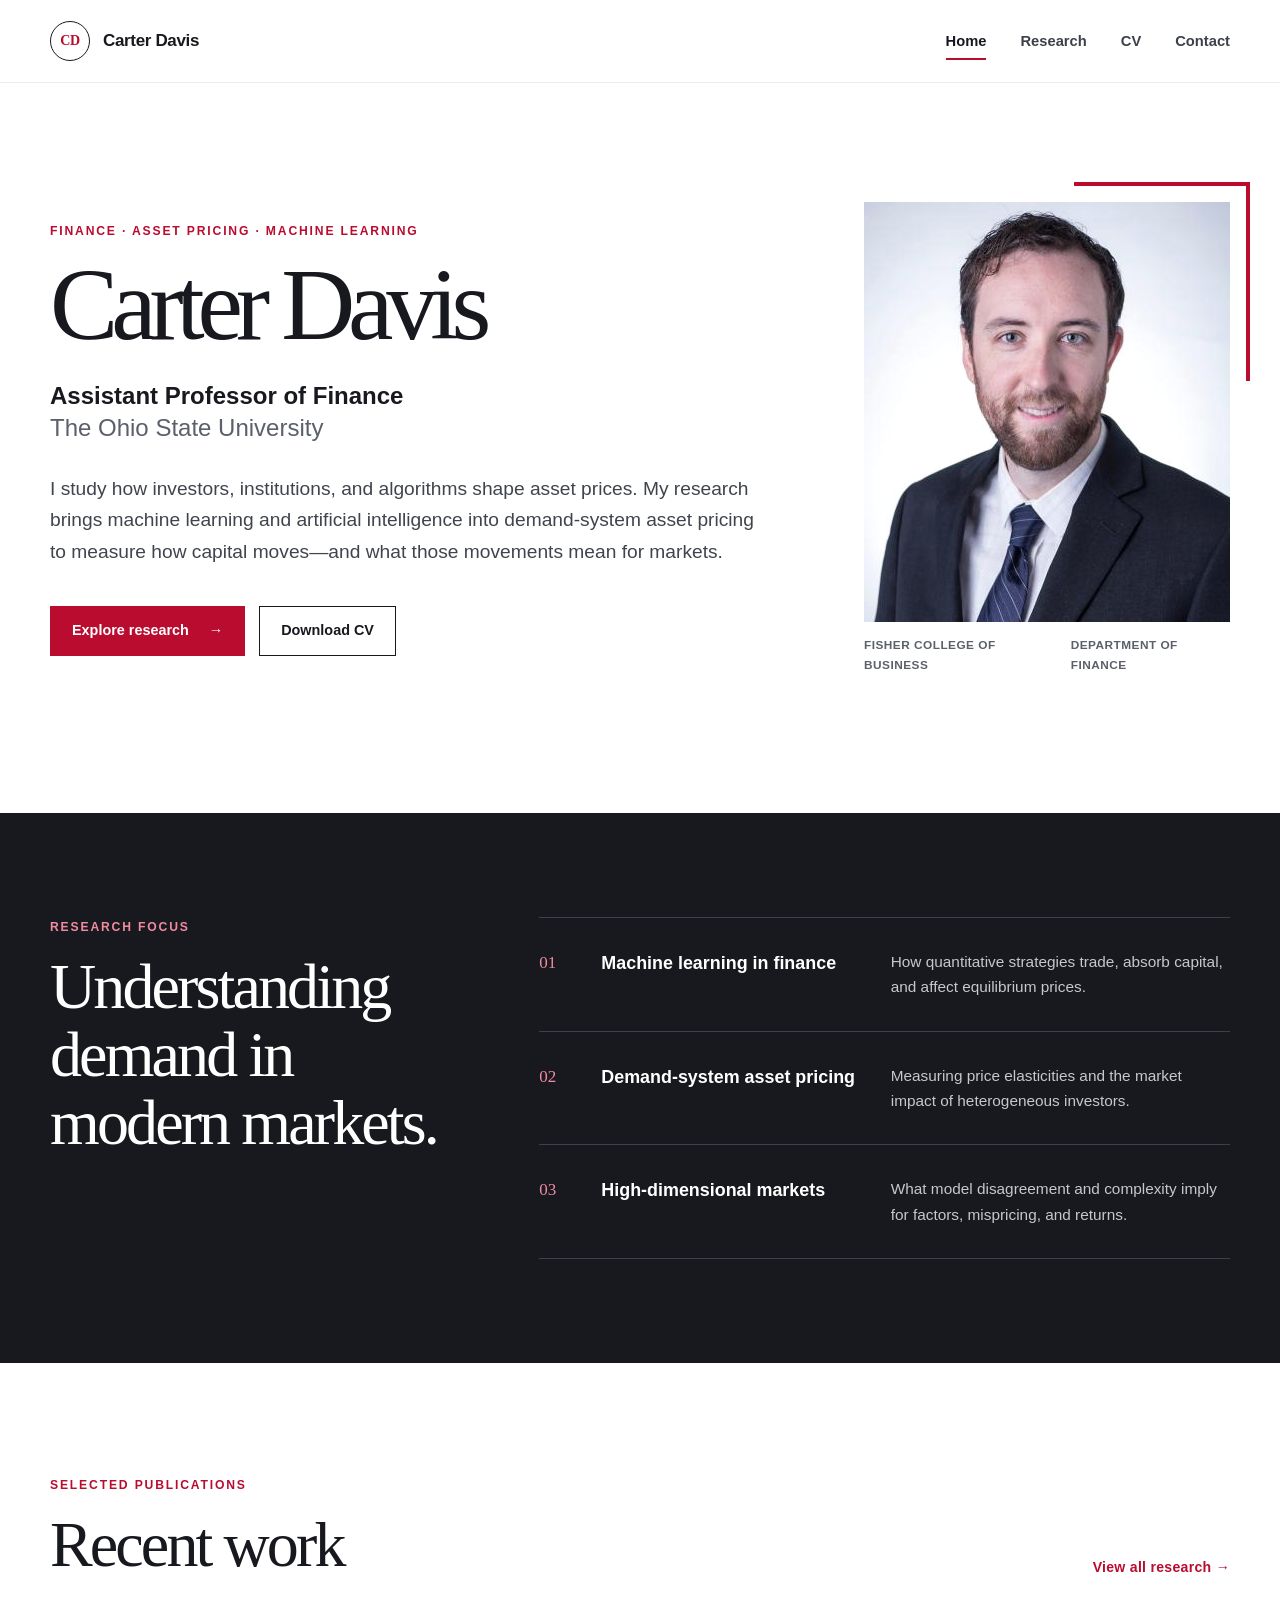
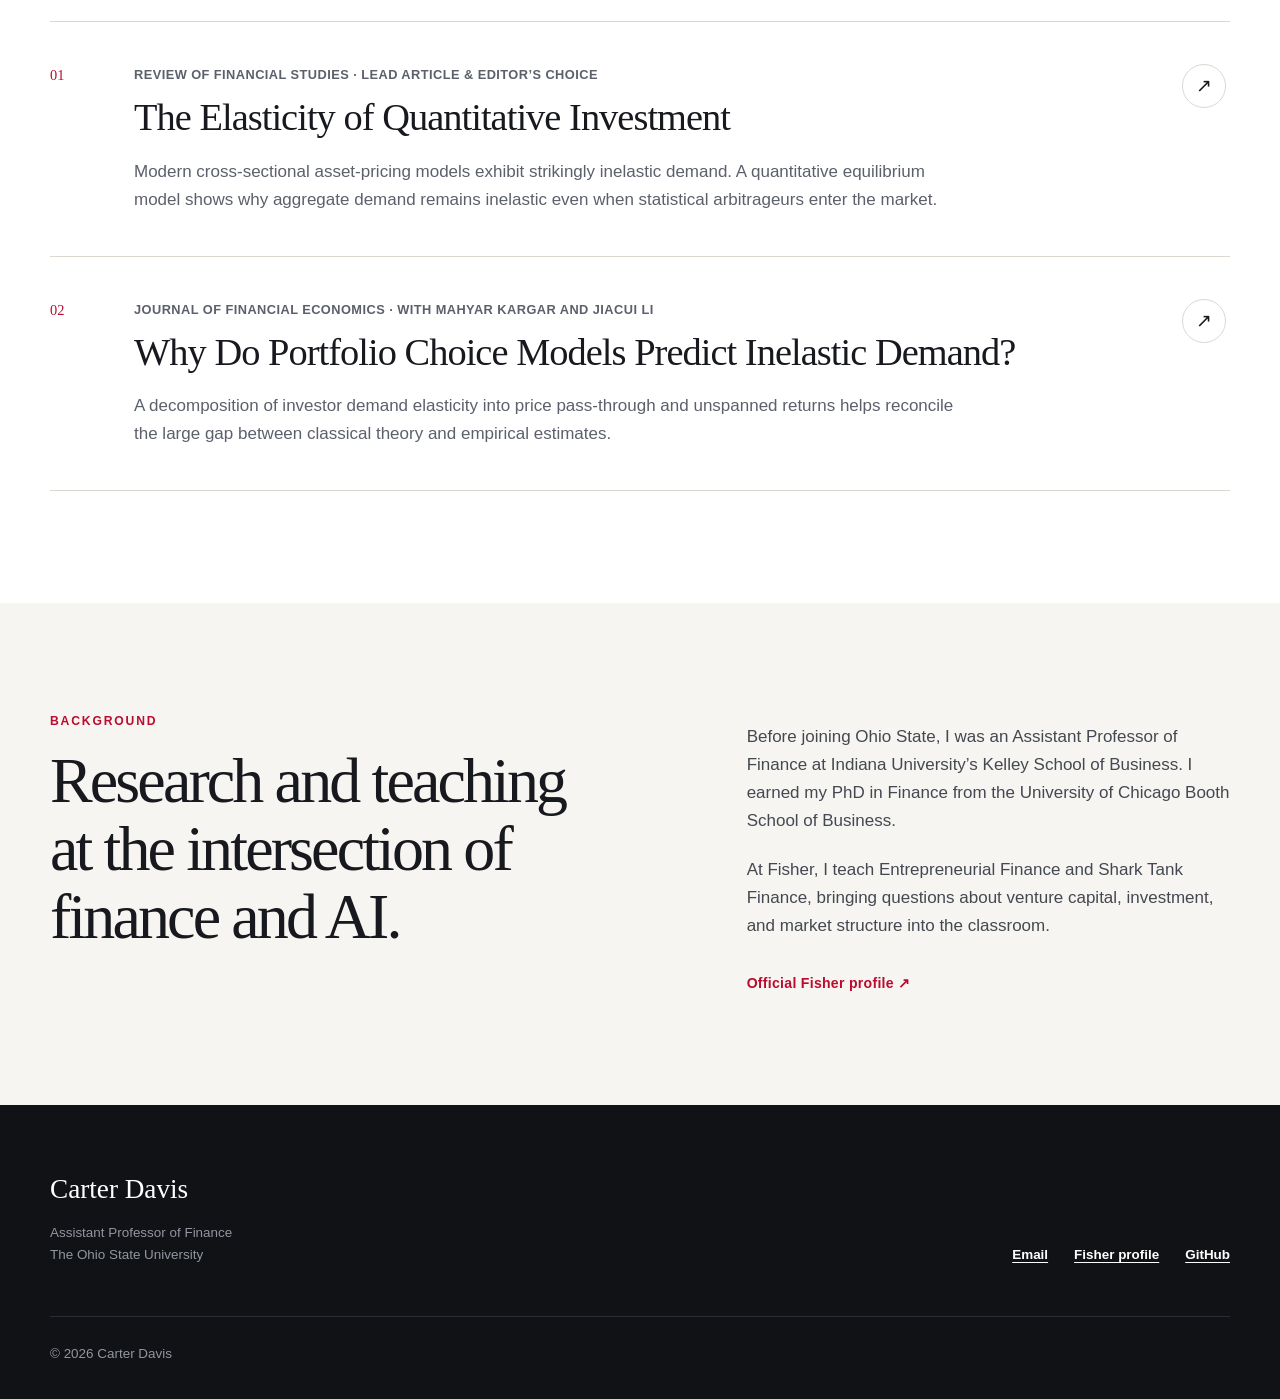
==== index.html @ 170309c5 "Create academic website" ====
<!DOCTYPE html>
<html lang="en">
  <head>
    <meta charset="utf-8">
    <meta name="viewport" content="width=device-width, initial-scale=1">
    <title>Carter Davis | Finance Professor &amp; Researcher</title>
    <meta name="description" content="Carter Davis is an Assistant Professor of Finance at The Ohio State University, researching machine learning, artificial intelligence, and demand-system asset pricing.">
    <meta name="theme-color" content="#ba0c2f">
    <link rel="canonical" href="https://carterkd.github.io/">
    <link rel="icon" href="assets/favicon.svg" type="image/svg+xml">
    <link rel="stylesheet" href="styles.css">
    <meta property="og:type" content="website">
    <meta property="og:title" content="Carter Davis | Finance Professor & Researcher">
    <meta property="og:description" content="Research on machine learning, artificial intelligence, and demand-system asset pricing.">
    <meta property="og:url" content="https://carterkd.github.io/">
    <meta property="og:image" content="https://carterkd.github.io/assets/images/carter-davis.jpg">
    <script type="application/ld+json">
      {
        "@context": "https://schema.org",
        "@type": "Person",
        "name": "Carter Davis",
        "url": "https://carterkd.github.io/",
        "image": "https://carterkd.github.io/assets/images/carter-davis.jpg",
        "jobTitle": "Assistant Professor of Finance",
        "affiliation": {
          "@type": "CollegeOrUniversity",
          "name": "The Ohio State University"
        },
        "alumniOf": {
          "@type": "CollegeOrUniversity",
          "name": "University of Chicago Booth School of Business"
        },
        "sameAs": [
          "https://fisher.osu.edu/people/davis.4983",
          "https://github.com/carterkd"
        ]
      }
    </script>
  </head>
  <body>
    <a class="skip-link" href="#main-content">Skip to content</a>
    <header class="site-header">
      <div class="shell header-inner">
        <a class="site-name" href="index.html" aria-label="CD, Carter Davis, home">
          <span class="monogram" aria-hidden="true">CD</span>
          <span>Carter Davis</span>
        </a>
        <button class="menu-button" type="button" aria-expanded="false" aria-controls="site-nav">
          <span class="sr-only">Open navigation</span>
          <span aria-hidden="true"></span>
          <span aria-hidden="true"></span>
        </button>
        <nav id="site-nav" class="site-nav" aria-label="Main navigation">
          <a href="index.html" aria-current="page">Home</a>
          <a href="research.html">Research</a>
          <a href="assets/files/carter-davis-cv.pdf">CV</a>
          <a href="contact.html">Contact</a>
        </nav>
      </div>
    </header>

    <main id="main-content">
      <section class="hero shell">
        <div class="hero-copy">
          <p class="eyebrow">Finance · Asset Pricing · Machine Learning</p>
          <h1>Carter Davis</h1>
          <p class="hero-role">Assistant Professor of Finance<br><span>The Ohio State University</span></p>
          <p class="hero-intro">I study how investors, institutions, and algorithms shape asset prices. My research brings machine learning and artificial intelligence into demand-system asset pricing to measure how capital moves—and what those movements mean for markets.</p>
          <div class="button-row">
            <a class="button button-primary" href="research.html">Explore research <span aria-hidden="true">→</span></a>
            <a class="button button-secondary" href="assets/files/carter-davis-cv.pdf">Download CV</a>
          </div>
        </div>
        <figure class="portrait-wrap">
          <div class="portrait-accent" aria-hidden="true"></div>
          <img class="portrait" src="assets/images/carter-davis.jpg" width="420" height="420" alt="Carter Davis">
          <figcaption>
            <span>Fisher College of Business</span>
            <span>Department of Finance</span>
          </figcaption>
        </figure>
      </section>

      <section class="research-focus" aria-labelledby="focus-heading">
        <div class="shell focus-grid">
          <div>
            <p class="section-kicker">Research focus</p>
            <h2 id="focus-heading">Understanding demand in modern markets.</h2>
          </div>
          <div class="focus-list">
            <div class="focus-item">
              <span class="focus-number">01</span>
              <h3>Machine learning in finance</h3>
              <p>How quantitative strategies trade, absorb capital, and affect equilibrium prices.</p>
            </div>
            <div class="focus-item">
              <span class="focus-number">02</span>
              <h3>Demand-system asset pricing</h3>
              <p>Measuring price elasticities and the market impact of heterogeneous investors.</p>
            </div>
            <div class="focus-item">
              <span class="focus-number">03</span>
              <h3>High-dimensional markets</h3>
              <p>What model disagreement and complexity imply for factors, mispricing, and returns.</p>
            </div>
          </div>
        </div>
      </section>

      <section class="featured shell" aria-labelledby="featured-heading">
        <div class="section-heading-row">
          <div>
            <p class="section-kicker">Selected publications</p>
            <h2 id="featured-heading">Recent work</h2>
          </div>
          <a class="text-link" href="research.html">View all research <span aria-hidden="true">→</span></a>
        </div>

        <article class="featured-paper">
          <div class="paper-index">01</div>
          <div class="paper-main">
            <p class="paper-status">Review of Financial Studies · Lead article &amp; editor’s choice</p>
            <h3><a href="https://academic.oup.com/rfs/article/38/10/2845/8209933">The Elasticity of Quantitative Investment</a></h3>
            <p>Modern cross-sectional asset-pricing models exhibit strikingly inelastic demand. A quantitative equilibrium model shows why aggregate demand remains inelastic even when statistical arbitrageurs enter the market.</p>
          </div>
          <a class="paper-arrow" href="https://academic.oup.com/rfs/article/38/10/2845/8209933" aria-label="Read The Elasticity of Quantitative Investment">↗</a>
        </article>

        <article class="featured-paper">
          <div class="paper-index">02</div>
          <div class="paper-main">
            <p class="paper-status">Journal of Financial Economics · With Mahyar Kargar and Jiacui Li</p>
            <h3><a href="https://doi.org/10.1016/j.jfineco.2025.104096">Why Do Portfolio Choice Models Predict Inelastic Demand?</a></h3>
            <p>A decomposition of investor demand elasticity into price pass-through and unspanned returns helps reconcile the large gap between classical theory and empirical estimates.</p>
          </div>
          <a class="paper-arrow" href="https://doi.org/10.1016/j.jfineco.2025.104096" aria-label="Read Why Do Portfolio Choice Models Predict Inelastic Demand">↗</a>
        </article>
      </section>

      <section class="about-strip">
        <div class="shell about-grid">
          <div>
            <p class="section-kicker">Background</p>
            <h2>Research and teaching at the intersection of finance and AI.</h2>
          </div>
          <div class="about-copy">
            <p>Before joining Ohio State, I was an Assistant Professor of Finance at Indiana University’s Kelley School of Business. I earned my PhD in Finance from the University of Chicago Booth School of Business.</p>
            <p>At Fisher, I teach Entrepreneurial Finance and Shark Tank Finance, bringing questions about venture capital, investment, and market structure into the classroom.</p>
            <a class="text-link" href="https://fisher.osu.edu/people/davis.4983">Official Fisher profile <span aria-hidden="true">↗</span></a>
          </div>
        </div>
      </section>
    </main>

    <footer class="site-footer">
      <div class="shell footer-grid">
        <div>
          <a class="footer-name" href="index.html">Carter Davis</a>
          <p>Assistant Professor of Finance<br>The Ohio State University</p>
        </div>
        <nav class="footer-links" aria-label="Footer links">
          <a href="mailto:davis.4983@osu.edu">Email</a>
          <a href="https://fisher.osu.edu/people/davis.4983">Fisher profile</a>
          <a href="https://github.com/carterkd">GitHub</a>
        </nav>
        <p class="copyright">© <span data-current-year>2026</span> Carter Davis</p>
      </div>
    </footer>
    <script src="script.js"></script>
  </body>
</html>
---- styles.css ----
:root {
  --scarlet: #ba0c2f;
  --scarlet-dark: #8f0823;
  --ink: #17191e;
  --muted: #5b606b;
  --line: #dcd8d1;
  --paper: #f7f5f1;
  --white: #ffffff;
  --soft-scarlet: #f4e8ea;
  --shell: min(1180px, calc(100vw - 48px));
  --serif: Georgia, "Times New Roman", serif;
  --sans: Inter, ui-sans-serif, -apple-system, BlinkMacSystemFont, "Segoe UI", sans-serif;
}

*,
*::before,
*::after {
  box-sizing: border-box;
}

html {
  scroll-behavior: smooth;
}

body {
  margin: 0;
  color: var(--ink);
  background: var(--white);
  font-family: var(--sans);
  font-size: 17px;
  line-height: 1.65;
  -webkit-font-smoothing: antialiased;
}

img {
  display: block;
  max-width: 100%;
}

a {
  color: inherit;
  text-decoration-thickness: 1px;
  text-underline-offset: 0.2em;
}

a:hover {
  color: var(--scarlet);
}

button,
a {
  -webkit-tap-highlight-color: transparent;
}

:focus-visible {
  outline: 3px solid var(--scarlet);
  outline-offset: 4px;
}

.shell {
  width: var(--shell);
  margin-inline: auto;
}

.sr-only {
  position: absolute;
  width: 1px;
  height: 1px;
  padding: 0;
  margin: -1px;
  overflow: hidden;
  clip: rect(0, 0, 0, 0);
  white-space: nowrap;
  border: 0;
}

.skip-link {
  position: fixed;
  z-index: 1000;
  top: 12px;
  left: 12px;
  padding: 10px 16px;
  color: var(--white);
  background: var(--ink);
  transform: translateY(-150%);
}

.skip-link:focus {
  transform: translateY(0);
}

.site-header {
  position: sticky;
  z-index: 100;
  top: 0;
  border-bottom: 1px solid rgba(23, 25, 30, 0.08);
  background: rgba(255, 255, 255, 0.94);
  backdrop-filter: blur(16px);
}

.header-inner {
  display: flex;
  min-height: 82px;
  align-items: center;
  justify-content: space-between;
}

.site-name {
  display: inline-flex;
  align-items: center;
  gap: 13px;
  font-weight: 700;
  letter-spacing: -0.02em;
  text-decoration: none;
}

.monogram {
  display: grid;
  width: 40px;
  height: 40px;
  place-items: center;
  border: 1px solid var(--ink);
  border-radius: 50%;
  color: var(--scarlet);
  font-family: var(--serif);
  font-size: 14px;
  font-weight: 700;
}

.site-nav {
  display: flex;
  align-items: center;
  gap: 34px;
}

.site-nav a {
  position: relative;
  padding-block: 8px;
  color: #3c4048;
  font-size: 0.92rem;
  font-weight: 600;
  text-decoration: none;
}

.site-nav a::after {
  position: absolute;
  right: 0;
  bottom: 1px;
  left: 0;
  height: 2px;
  background: var(--scarlet);
  content: "";
  transform: scaleX(0);
  transform-origin: right;
  transition: transform 180ms ease;
}

.site-nav a:hover::after,
.site-nav a[aria-current="page"]::after {
  transform: scaleX(1);
  transform-origin: left;
}

.site-nav a[aria-current="page"] {
  color: var(--ink);
}

.menu-button {
  display: none;
  width: 44px;
  height: 44px;
  padding: 12px 9px;
  border: 0;
  background: transparent;
}

.menu-button span[aria-hidden="true"] {
  display: block;
  height: 2px;
  margin: 6px 0;
  background: var(--ink);
  transition: transform 180ms ease;
}

.hero {
  display: grid;
  min-height: 730px;
  align-items: center;
  gap: clamp(48px, 8vw, 120px);
  grid-template-columns: minmax(0, 1.4fr) minmax(300px, 0.72fr);
  padding-block: 86px 105px;
}

.eyebrow,
.section-kicker {
  margin: 0 0 16px;
  color: var(--scarlet);
  font-size: 0.76rem;
  font-weight: 800;
  letter-spacing: 0.15em;
  text-transform: uppercase;
}

.hero h1 {
  max-width: 800px;
  margin: 0;
  font-family: var(--serif);
  font-size: clamp(4.2rem, 8vw, 7.6rem);
  font-weight: 400;
  letter-spacing: -0.07em;
  line-height: 0.92;
}

.hero-role {
  margin: 28px 0 0;
  font-size: clamp(1.15rem, 2.2vw, 1.5rem);
  font-weight: 700;
  line-height: 1.35;
}

.hero-role span {
  color: var(--muted);
  font-weight: 500;
}

.hero-intro {
  max-width: 720px;
  margin: 28px 0 0;
  color: #3f444d;
  font-size: clamp(1.06rem, 1.5vw, 1.2rem);
}

.button-row {
  display: flex;
  flex-wrap: wrap;
  gap: 14px;
  margin-top: 38px;
}

.button {
  display: inline-flex;
  min-height: 50px;
  align-items: center;
  justify-content: center;
  gap: 20px;
  padding: 11px 21px;
  border: 1px solid var(--ink);
  font-size: 0.9rem;
  font-weight: 750;
  text-decoration: none;
  transition: background 160ms ease, color 160ms ease, border-color 160ms ease, transform 160ms ease;
}

.button:hover {
  transform: translateY(-2px);
}

.button-primary {
  border-color: var(--scarlet);
  color: var(--white);
  background: var(--scarlet);
}

.button-primary:hover {
  border-color: var(--scarlet-dark);
  color: var(--white);
  background: var(--scarlet-dark);
}

.button-secondary:hover {
  color: var(--white);
  background: var(--ink);
}

.portrait-wrap {
  position: relative;
  margin: 0;
}

.portrait-accent {
  position: absolute;
  top: -20px;
  right: -20px;
  width: 48%;
  height: 42%;
  border-top: 4px solid var(--scarlet);
  border-right: 4px solid var(--scarlet);
}

.portrait {
  position: relative;
  z-index: 1;
  width: 100%;
  aspect-ratio: 1;
  object-fit: cover;
  filter: saturate(0.88) contrast(1.03);
}

.portrait-wrap figcaption {
  display: flex;
  justify-content: space-between;
  gap: 16px;
  margin-top: 14px;
  color: var(--muted);
  font-size: 0.74rem;
  font-weight: 650;
  letter-spacing: 0.04em;
  text-transform: uppercase;
}

.research-focus {
  padding-block: 104px;
  color: var(--white);
  background: var(--ink);
}

.focus-grid {
  display: grid;
  gap: 80px;
  grid-template-columns: 0.8fr 1.35fr;
}

.research-focus .section-kicker {
  color: #f18ba0;
}

.research-focus h2,
.about-strip h2,
.featured h2,
.page-hero h1 {
  margin: 0;
  font-family: var(--serif);
  font-weight: 400;
  letter-spacing: -0.045em;
  line-height: 1.06;
}

.research-focus h2 {
  max-width: 470px;
  font-size: clamp(2.6rem, 5vw, 4.7rem);
}

.focus-list {
  border-top: 1px solid #3c4047;
}

.focus-item {
  display: grid;
  gap: 18px;
  align-items: start;
  padding-block: 31px;
  border-bottom: 1px solid #3c4047;
  grid-template-columns: 44px minmax(190px, 0.8fr) 1fr;
}

.focus-number {
  color: #f18ba0;
  font-family: var(--serif);
}

.focus-item h3 {
  margin: 0;
  font-size: 1.12rem;
}

.focus-item p {
  margin: 0;
  color: #c6c8cc;
  font-size: 0.96rem;
}

.featured {
  padding-block: 112px;
}

.section-heading-row {
  display: flex;
  align-items: end;
  justify-content: space-between;
  gap: 32px;
  margin-bottom: 42px;
}

.featured h2,
.about-strip h2 {
  font-size: clamp(2.65rem, 5vw, 4.5rem);
}

.text-link {
  color: var(--scarlet);
  font-size: 0.88rem;
  font-weight: 800;
  letter-spacing: 0.02em;
  text-decoration: none;
}

.text-link:hover {
  text-decoration: underline;
}

.featured-paper {
  display: grid;
  gap: 30px;
  align-items: start;
  padding-block: 42px;
  border-top: 1px solid var(--line);
  grid-template-columns: 54px 1fr 48px;
}

.featured-paper:last-child {
  border-bottom: 1px solid var(--line);
}

.paper-index {
  color: var(--scarlet);
  font-family: var(--serif);
  font-size: 0.9rem;
}

.paper-status {
  margin: 0 0 10px;
  color: var(--muted);
  font-size: 0.8rem;
  font-weight: 750;
  letter-spacing: 0.035em;
  text-transform: uppercase;
}

.paper-main h3 {
  max-width: 900px;
  margin: 0;
  font-family: var(--serif);
  font-size: clamp(1.65rem, 3vw, 2.45rem);
  font-weight: 400;
  letter-spacing: -0.025em;
  line-height: 1.16;
}

.paper-main h3 a {
  text-decoration: none;
}

.paper-main > p:last-child {
  max-width: 820px;
  margin: 18px 0 0;
  color: var(--muted);
}

.paper-arrow {
  display: grid;
  width: 44px;
  height: 44px;
  place-items: center;
  border: 1px solid var(--line);
  border-radius: 50%;
  font-size: 1.2rem;
  text-decoration: none;
}

.paper-arrow:hover {
  border-color: var(--scarlet);
  color: var(--white);
  background: var(--scarlet);
}

.about-strip {
  padding-block: 108px;
  background: var(--paper);
}

.about-grid {
  display: grid;
  gap: clamp(50px, 10vw, 150px);
  grid-template-columns: 1fr 0.85fr;
}

.about-copy {
  padding-top: 12px;
}

.about-copy p {
  margin: 0 0 20px;
  color: #434851;
}

.about-copy .text-link {
  display: inline-block;
  margin-top: 12px;
}

.site-footer {
  padding-block: 62px 34px;
  color: #d7d9dd;
  background: #101216;
}

.footer-grid {
  display: grid;
  gap: 40px;
  align-items: end;
  grid-template-columns: 1fr auto;
}

.footer-name {
  color: var(--white);
  font-family: var(--serif);
  font-size: 1.7rem;
  text-decoration: none;
}

.footer-grid p {
  margin: 10px 0 0;
  color: #92969f;
  font-size: 0.84rem;
}

.footer-links {
  display: flex;
  gap: 26px;
}

.footer-links a {
  color: var(--white);
  font-size: 0.84rem;
  font-weight: 650;
}

.copyright {
  grid-column: 1 / -1;
  padding-top: 26px;
  border-top: 1px solid #292c32;
}

/* Inner pages */
.page-hero {
  padding-block: 94px 72px;
  border-bottom: 1px solid var(--line);
  background: linear-gradient(140deg, var(--paper) 0%, #fff 70%);
}

.page-hero h1 {
  font-size: clamp(3.8rem, 8vw, 7rem);
}

.page-hero .lede {
  max-width: 750px;
  margin: 28px 0 0;
  color: var(--muted);
  font-size: clamp(1.08rem, 2vw, 1.3rem);
}

.research-section {
  padding-block: 88px;
}

.research-section + .research-section {
  border-top: 1px solid var(--line);
}

.research-section.alt {
  background: var(--paper);
}

.research-layout {
  display: grid;
  gap: 60px;
  grid-template-columns: minmax(190px, 0.35fr) 1fr;
}

.research-section h2 {
  position: sticky;
  top: 116px;
  margin: 0;
  font-family: var(--serif);
  font-size: clamp(2rem, 3.4vw, 3.25rem);
  font-weight: 400;
  letter-spacing: -0.04em;
  line-height: 1.08;
}

.paper-list {
  border-top: 1px solid var(--line);
}

.paper-card {
  padding-block: 34px;
  border-bottom: 1px solid var(--line);
}

.paper-card h3 {
  margin: 0;
  font-family: var(--serif);
  font-size: clamp(1.5rem, 3vw, 2.15rem);
  font-weight: 400;
  letter-spacing: -0.025em;
  line-height: 1.2;
}

.paper-card h3 a {
  text-decoration: none;
}

.authors,
.venue,
.presentations {
  margin: 9px 0 0;
}

.authors {
  color: #3e434c;
}

.venue {
  color: var(--scarlet);
  font-weight: 750;
}

.presentations {
  color: var(--muted);
  font-size: 0.88rem;
}

.paper-actions {
  display: flex;
  flex-wrap: wrap;
  gap: 10px;
  margin-top: 19px;
}

.paper-link {
  display: inline-flex;
  align-items: center;
  gap: 7px;
  padding: 6px 11px;
  border: 1px solid #c8c4bd;
  font-size: 0.78rem;
  font-weight: 750;
  text-decoration: none;
}

.paper-link:hover {
  border-color: var(--scarlet);
  color: var(--white);
  background: var(--scarlet);
}

.abstract {
  margin-top: 20px;
}

.abstract summary {
  width: max-content;
  color: var(--muted);
  cursor: pointer;
  font-size: 0.8rem;
  font-weight: 800;
  letter-spacing: 0.06em;
  text-transform: uppercase;
}

.abstract[open] summary {
  color: var(--scarlet);
}

.abstract p {
  max-width: 850px;
  margin: 15px 0 0;
  color: #454a53;
}

.contact-section {
  padding-block: 94px 120px;
}

.contact-grid {
  display: grid;
  gap: 80px;
  grid-template-columns: 1fr 1fr;
}

.contact-card {
  padding: clamp(28px, 5vw, 52px);
  color: var(--white);
  background: var(--ink);
}

.contact-card .section-kicker {
  color: #f18ba0;
}

.contact-card h2,
.contact-details h2 {
  margin: 0 0 28px;
  font-family: var(--serif);
  font-size: clamp(2rem, 4vw, 3.3rem);
  font-weight: 400;
  letter-spacing: -0.04em;
}

.contact-card a {
  color: var(--white);
  font-family: var(--serif);
  font-size: clamp(1.4rem, 3vw, 2.25rem);
}

.contact-card p {
  color: #c4c7cc;
}

.contact-details {
  padding-top: 24px;
}

.detail-row {
  padding-block: 22px;
  border-top: 1px solid var(--line);
}

.detail-row:last-child {
  border-bottom: 1px solid var(--line);
}

.detail-label {
  display: block;
  margin-bottom: 6px;
  color: var(--scarlet);
  font-size: 0.72rem;
  font-weight: 800;
  letter-spacing: 0.12em;
  text-transform: uppercase;
}

.detail-row p {
  margin: 0;
}

.error-page {
  display: grid;
  min-height: calc(100vh - 82px);
  place-items: center;
  padding-block: 80px;
  text-align: center;
}

.error-code {
  margin: 0;
  color: var(--scarlet);
  font-family: var(--serif);
  font-size: clamp(6rem, 18vw, 13rem);
  line-height: 0.8;
}

.error-page h1 {
  margin: 28px 0 10px;
  font-family: var(--serif);
  font-size: 2.4rem;
  font-weight: 400;
}

.error-page p {
  margin: 0 0 30px;
  color: var(--muted);
}

.error-page .button-row {
  justify-content: center;
}

@media (max-width: 850px) {
  :root {
    --shell: min(100% - 34px, 680px);
  }

  .menu-button {
    display: block;
  }

  .site-nav {
    position: absolute;
    top: 81px;
    right: 0;
    left: 0;
    display: none;
    align-items: stretch;
    padding: 10px 17px 22px;
    border-bottom: 1px solid var(--line);
    background: var(--white);
    flex-direction: column;
    gap: 0;
  }

  .site-nav.is-open {
    display: flex;
  }

  .site-nav a {
    padding: 13px 0;
    border-bottom: 1px solid #ebe8e3;
  }

  .site-nav a::after {
    display: none;
  }

  .menu-button[aria-expanded="true"] span[aria-hidden="true"]:first-of-type {
    transform: translateY(4px) rotate(45deg);
  }

  .menu-button[aria-expanded="true"] span[aria-hidden="true"]:last-of-type {
    transform: translateY(-4px) rotate(-45deg);
  }

  .hero {
    min-height: auto;
    gap: 70px;
    grid-template-columns: 1fr;
    padding-block: 72px 90px;
  }

  .portrait-wrap {
    max-width: 430px;
  }

  .focus-grid,
  .about-grid,
  .research-layout,
  .contact-grid {
    grid-template-columns: 1fr;
  }

  .focus-grid,
  .contact-grid {
    gap: 56px;
  }

  .research-section h2 {
    position: static;
  }
}

@media (max-width: 590px) {
  body {
    font-size: 16px;
  }

  .site-name > span:last-child {
    display: none;
  }

  .hero h1 {
    font-size: clamp(3.65rem, 19vw, 5.6rem);
  }

  .portrait-accent {
    top: -12px;
    right: -10px;
  }

  .portrait-wrap figcaption,
  .section-heading-row,
  .footer-grid {
    align-items: start;
    flex-direction: column;
  }

  .focus-item {
    gap: 8px 15px;
    grid-template-columns: 36px 1fr;
  }

  .focus-item p {
    grid-column: 2;
  }

  .featured-paper {
    gap: 16px;
    grid-template-columns: 34px 1fr;
  }

  .paper-arrow {
    display: none;
  }

  .footer-grid {
    display: flex;
  }

  .footer-links {
    flex-wrap: wrap;
  }

  .copyright {
    width: 100%;
  }

  .page-hero {
    padding-block: 68px 54px;
  }
}

@media (prefers-reduced-motion: reduce) {
  html {
    scroll-behavior: auto;
  }

  *,
  *::before,
  *::after {
    scroll-behavior: auto !important;
    transition-duration: 0.01ms !important;
  }
}
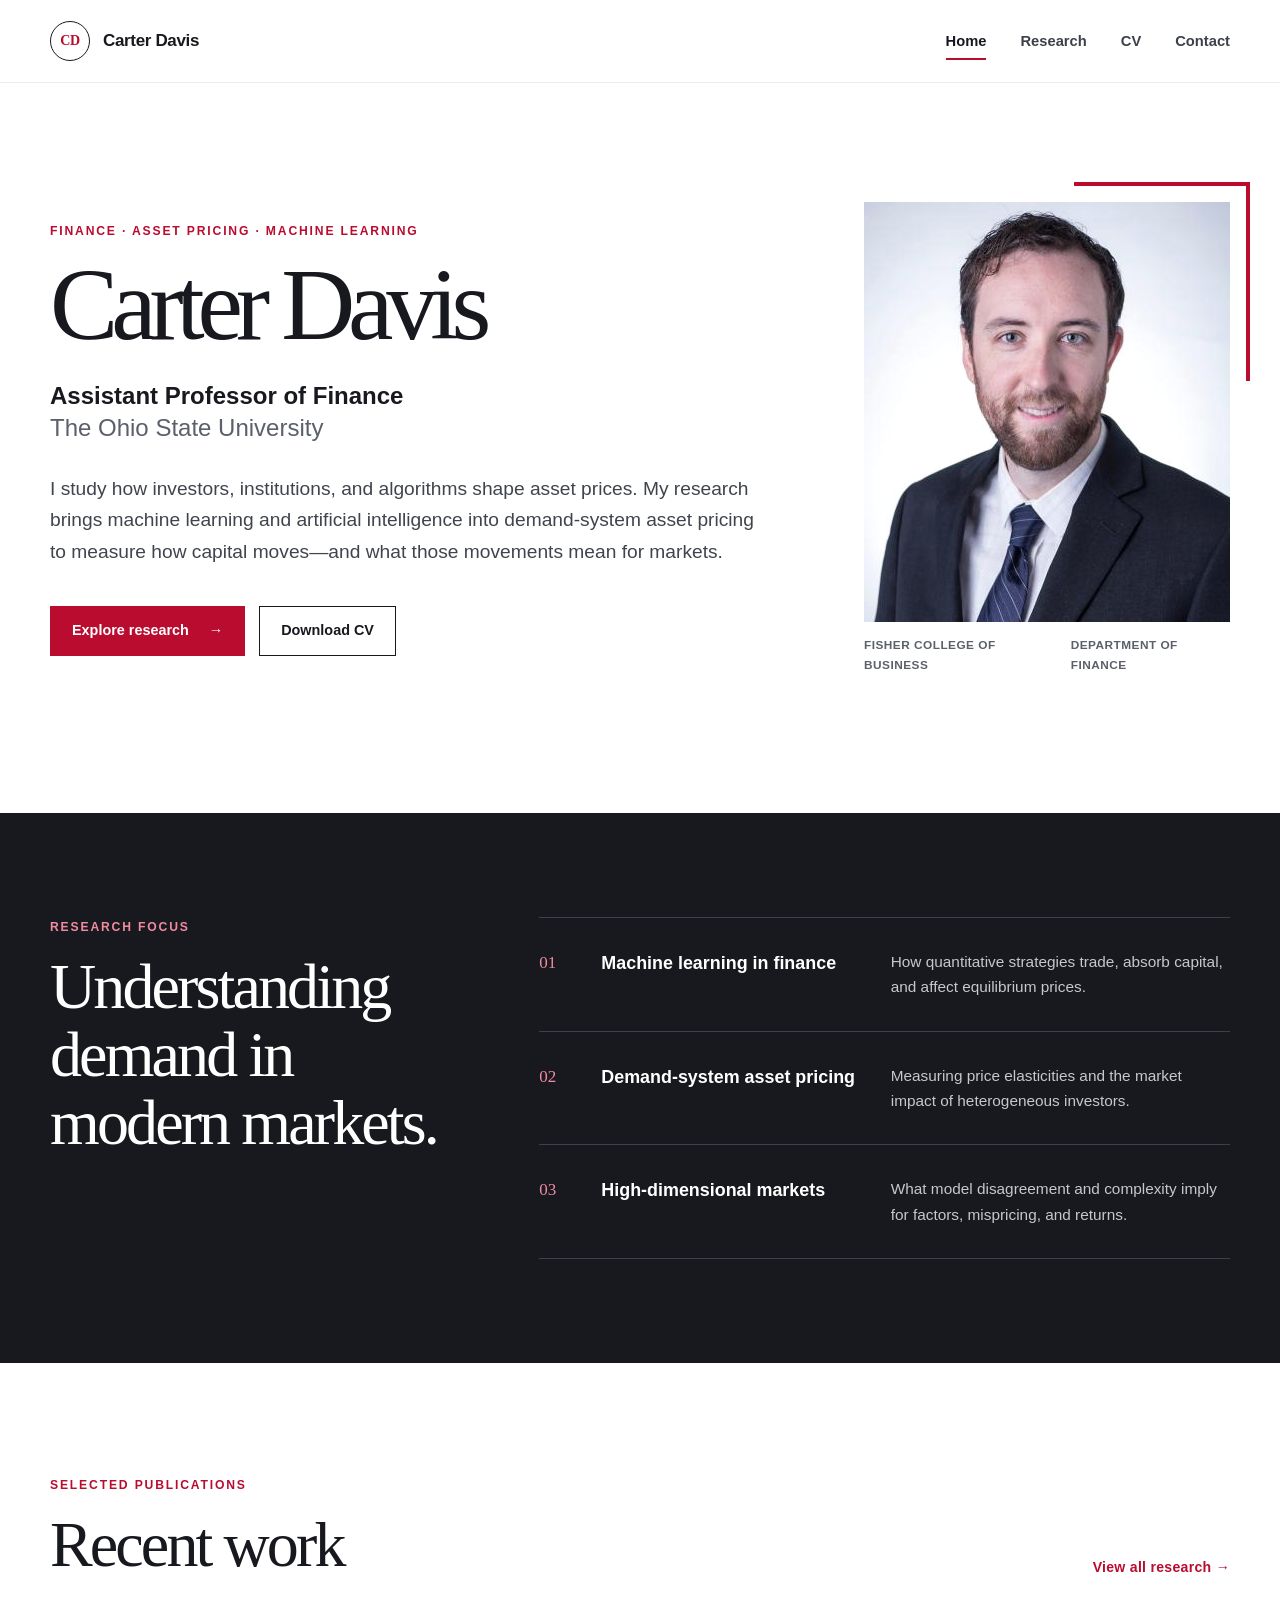
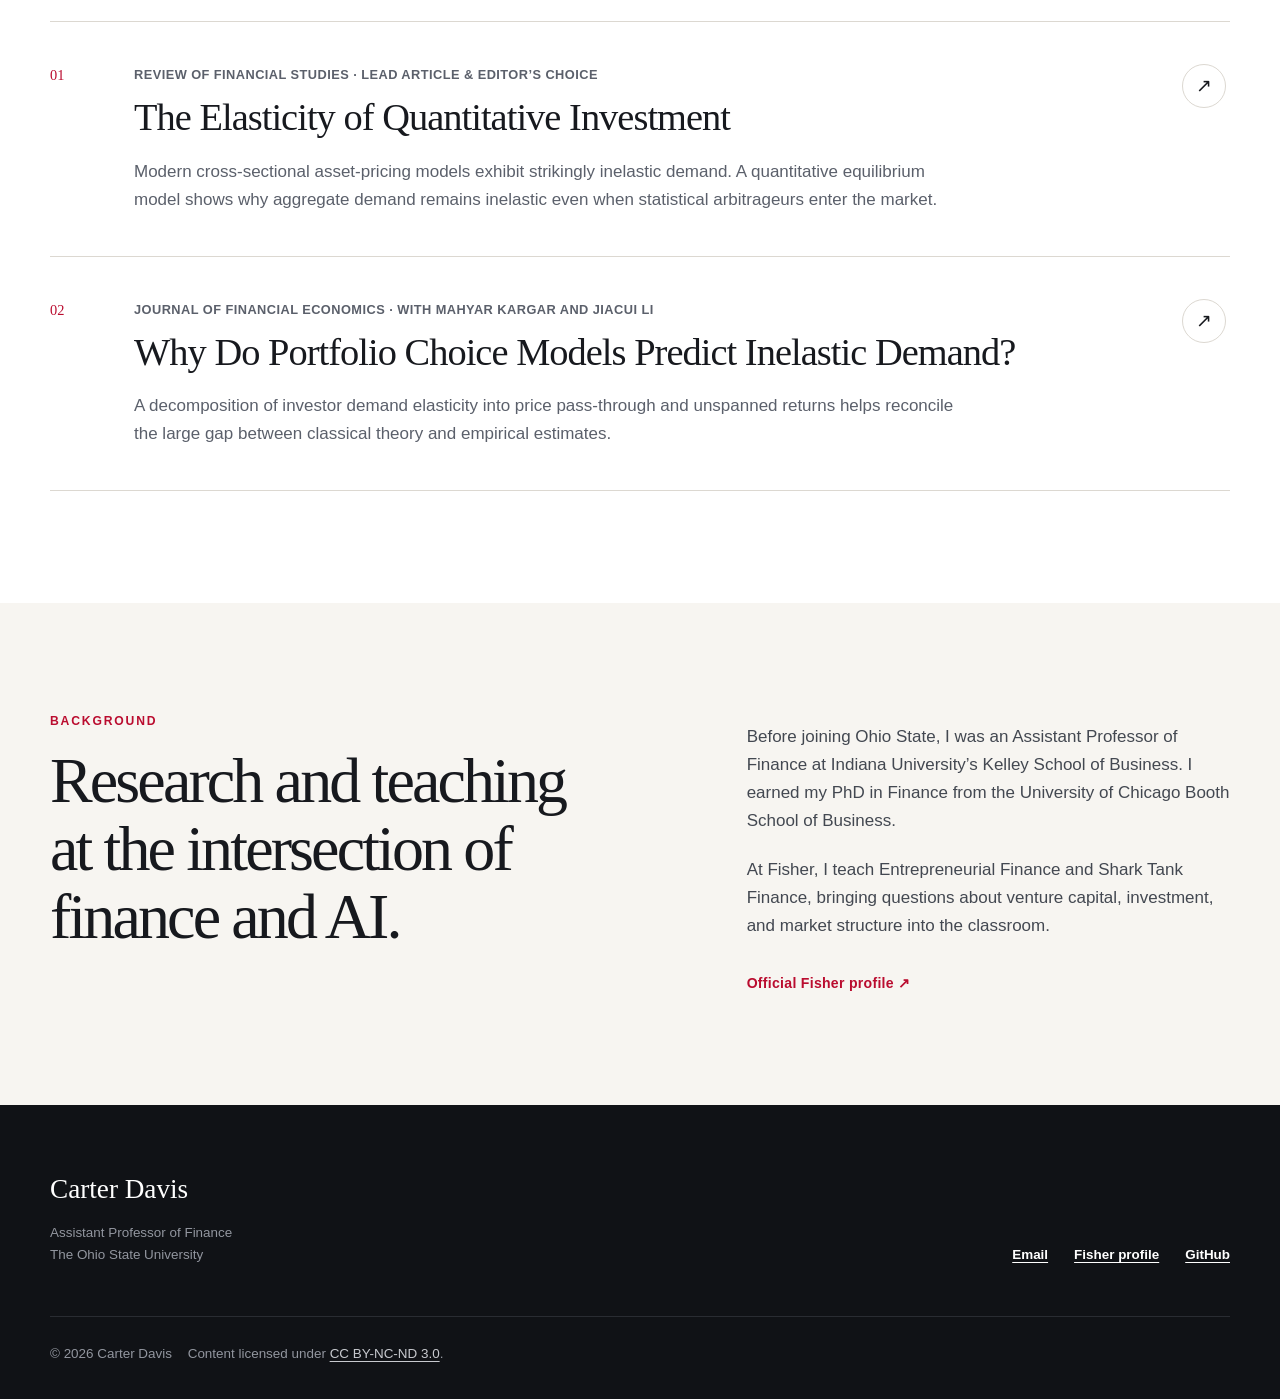
==== commit 1079d23f: "Preserve site content license" ====
--- a/index.html
+++ b/index.html
@@ -163,7 +163,7 @@
           <a href="https://fisher.osu.edu/people/davis.4983">Fisher profile</a>
           <a href="https://github.com/carterkd">GitHub</a>
         </nav>
-        <p class="copyright">© <span data-current-year>2026</span> Carter Davis</p>
+        <p class="copyright">© <span data-current-year>2026</span> Carter Davis <span class="license">Content licensed under <a href="https://creativecommons.org/licenses/by-nc-nd/3.0/">CC BY-NC-ND 3.0</a>.</span></p>
       </div>
     </footer>
     <script src="script.js"></script>
--- a/styles.css
+++ b/styles.css
@@ -531,6 +531,14 @@
   border-top: 1px solid #292c32;
 }
 
+.copyright .license {
+  margin-left: 12px;
+}
+
+.copyright a {
+  color: #c7c9ce;
+}
+
 /* Inner pages */
 .page-hero {
   padding-block: 94px 72px;
@@ -893,6 +901,11 @@
     width: 100%;
   }
 
+  .copyright .license {
+    display: block;
+    margin: 5px 0 0;
+  }
+
   .page-hero {
     padding-block: 68px 54px;
   }
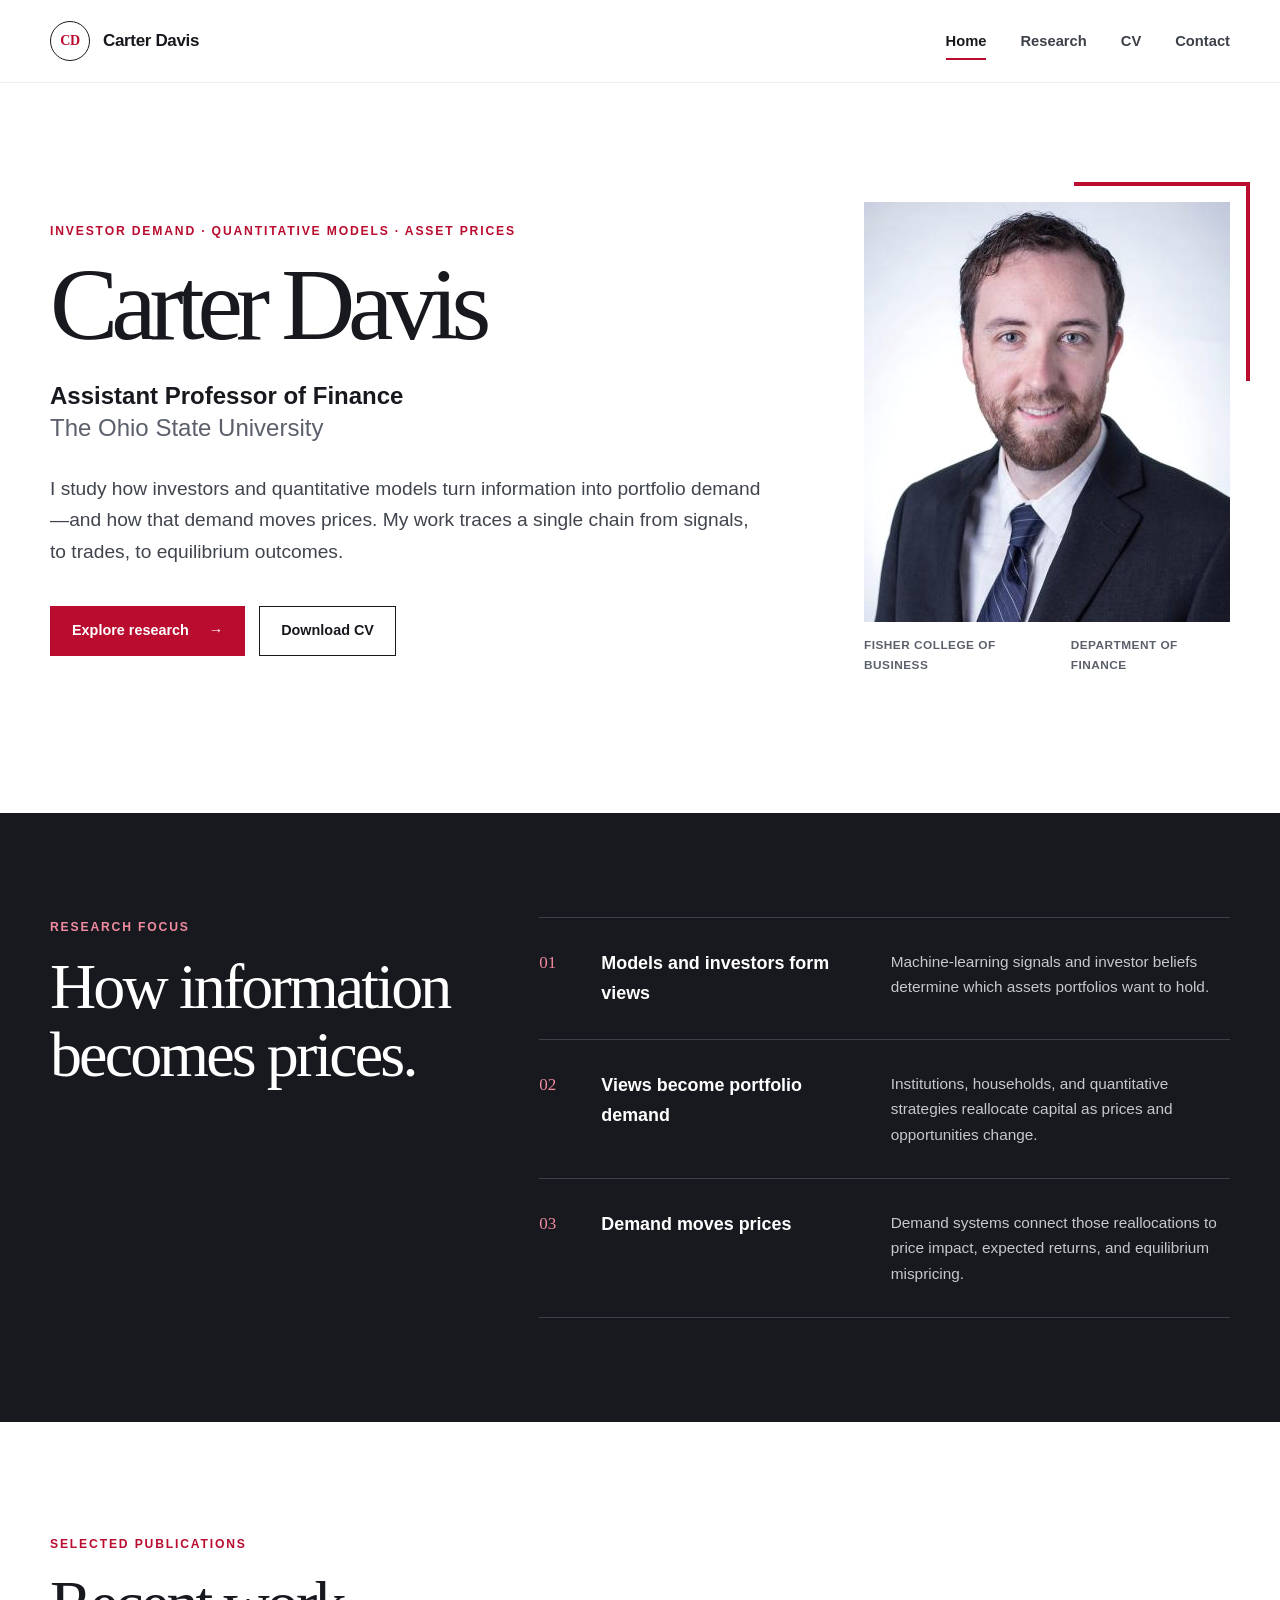
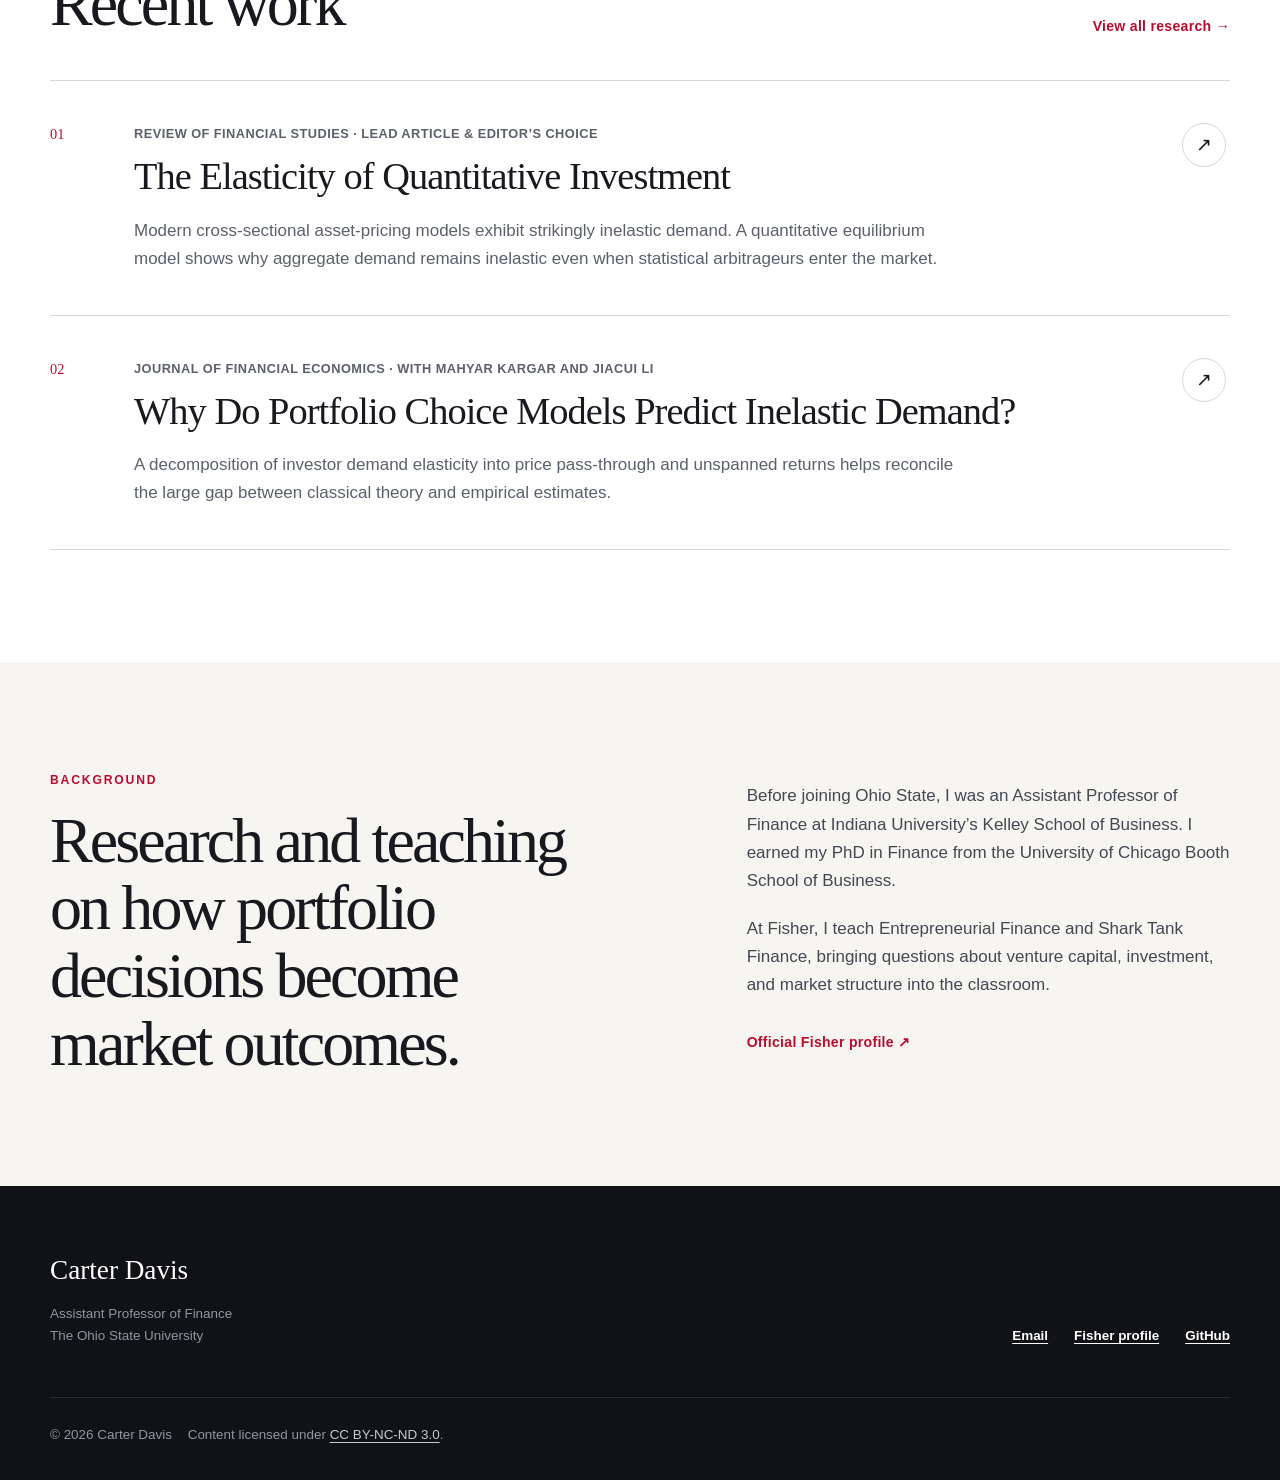
==== commit f2f5b0b2: "Unify research narrative around investor demand" ====
--- a/index.html
+++ b/index.html
@@ -4,14 +4,14 @@
     <meta charset="utf-8">
     <meta name="viewport" content="width=device-width, initial-scale=1">
     <title>Carter Davis | Finance Professor &amp; Researcher</title>
-    <meta name="description" content="Carter Davis is an Assistant Professor of Finance at The Ohio State University, researching machine learning, artificial intelligence, and demand-system asset pricing.">
+    <meta name="description" content="Carter Davis is an Assistant Professor of Finance at The Ohio State University studying how investors and quantitative models generate demand and move asset prices.">
     <meta name="theme-color" content="#ba0c2f">
     <link rel="canonical" href="https://carterkd.github.io/">
     <link rel="icon" href="assets/favicon.svg" type="image/svg+xml">
     <link rel="stylesheet" href="styles.css">
     <meta property="og:type" content="website">
     <meta property="og:title" content="Carter Davis | Finance Professor & Researcher">
-    <meta property="og:description" content="Research on machine learning, artificial intelligence, and demand-system asset pricing.">
+    <meta property="og:description" content="Research on how investors and quantitative models generate demand and move asset prices.">
     <meta property="og:url" content="https://carterkd.github.io/">
     <meta property="og:image" content="https://carterkd.github.io/assets/images/carter-davis.jpg">
     <script type="application/ld+json">
@@ -62,10 +62,10 @@
     <main id="main-content">
       <section class="hero shell">
         <div class="hero-copy">
-          <p class="eyebrow">Finance · Asset Pricing · Machine Learning</p>
+          <p class="eyebrow">Investor Demand · Quantitative Models · Asset Prices</p>
           <h1>Carter Davis</h1>
           <p class="hero-role">Assistant Professor of Finance<br><span>The Ohio State University</span></p>
-          <p class="hero-intro">I study how investors, institutions, and algorithms shape asset prices. My research brings machine learning and artificial intelligence into demand-system asset pricing to measure how capital moves—and what those movements mean for markets.</p>
+          <p class="hero-intro">I study how investors and quantitative models turn information into portfolio demand—and how that demand moves prices. My work traces a single chain from signals, to trades, to equilibrium outcomes.</p>
           <div class="button-row">
             <a class="button button-primary" href="research.html">Explore research <span aria-hidden="true">→</span></a>
             <a class="button button-secondary" href="assets/files/carter-davis-cv.pdf">Download CV</a>
@@ -85,23 +85,23 @@
         <div class="shell focus-grid">
           <div>
             <p class="section-kicker">Research focus</p>
-            <h2 id="focus-heading">Understanding demand in modern markets.</h2>
+            <h2 id="focus-heading">How information becomes prices.</h2>
           </div>
           <div class="focus-list">
             <div class="focus-item">
               <span class="focus-number">01</span>
-              <h3>Machine learning in finance</h3>
-              <p>How quantitative strategies trade, absorb capital, and affect equilibrium prices.</p>
+              <h3>Models and investors form views</h3>
+              <p>Machine-learning signals and investor beliefs determine which assets portfolios want to hold.</p>
             </div>
             <div class="focus-item">
               <span class="focus-number">02</span>
-              <h3>Demand-system asset pricing</h3>
-              <p>Measuring price elasticities and the market impact of heterogeneous investors.</p>
+              <h3>Views become portfolio demand</h3>
+              <p>Institutions, households, and quantitative strategies reallocate capital as prices and opportunities change.</p>
             </div>
             <div class="focus-item">
               <span class="focus-number">03</span>
-              <h3>High-dimensional markets</h3>
-              <p>What model disagreement and complexity imply for factors, mispricing, and returns.</p>
+              <h3>Demand moves prices</h3>
+              <p>Demand systems connect those reallocations to price impact, expected returns, and equilibrium mispricing.</p>
             </div>
           </div>
         </div>
@@ -141,7 +141,7 @@
         <div class="shell about-grid">
           <div>
             <p class="section-kicker">Background</p>
-            <h2>Research and teaching at the intersection of finance and AI.</h2>
+            <h2>Research and teaching on how portfolio decisions become market outcomes.</h2>
           </div>
           <div class="about-copy">
             <p>Before joining Ohio State, I was an Assistant Professor of Finance at Indiana University’s Kelley School of Business. I earned my PhD in Finance from the University of Chicago Booth School of Business.</p>
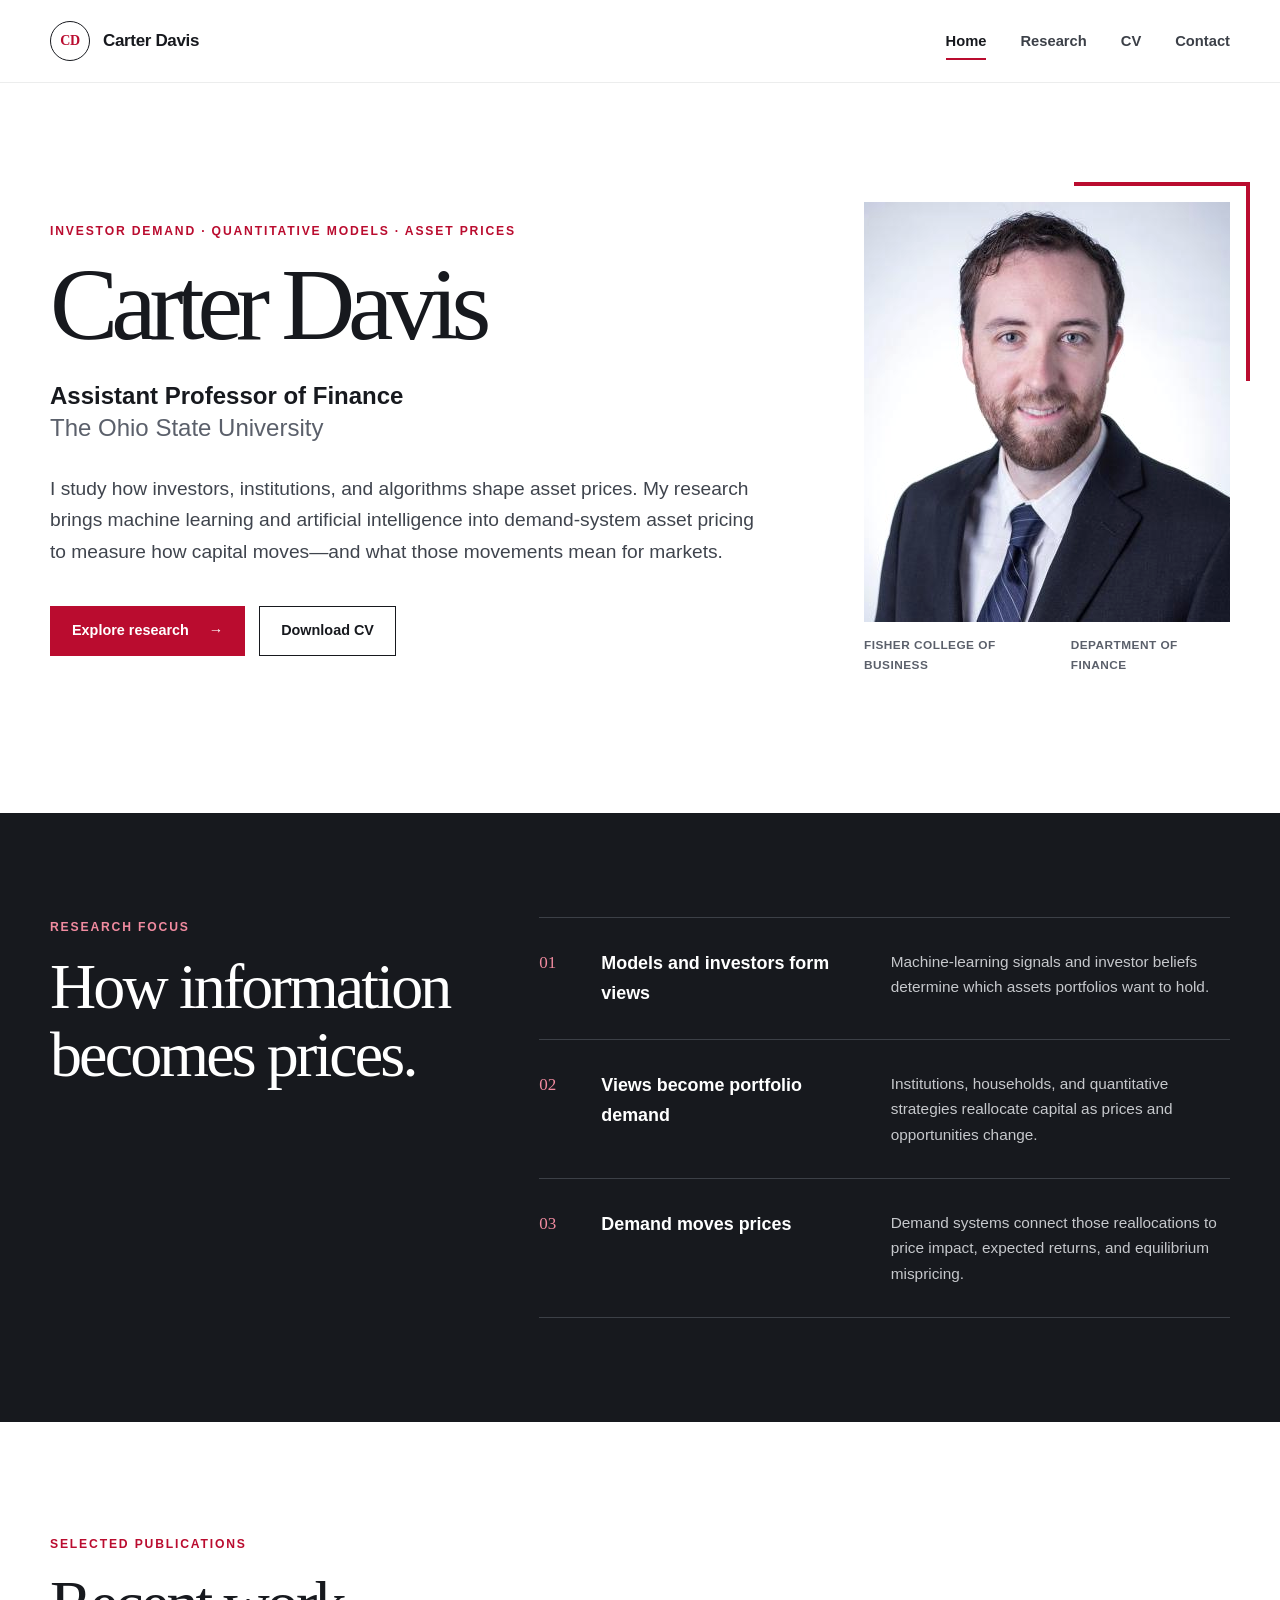
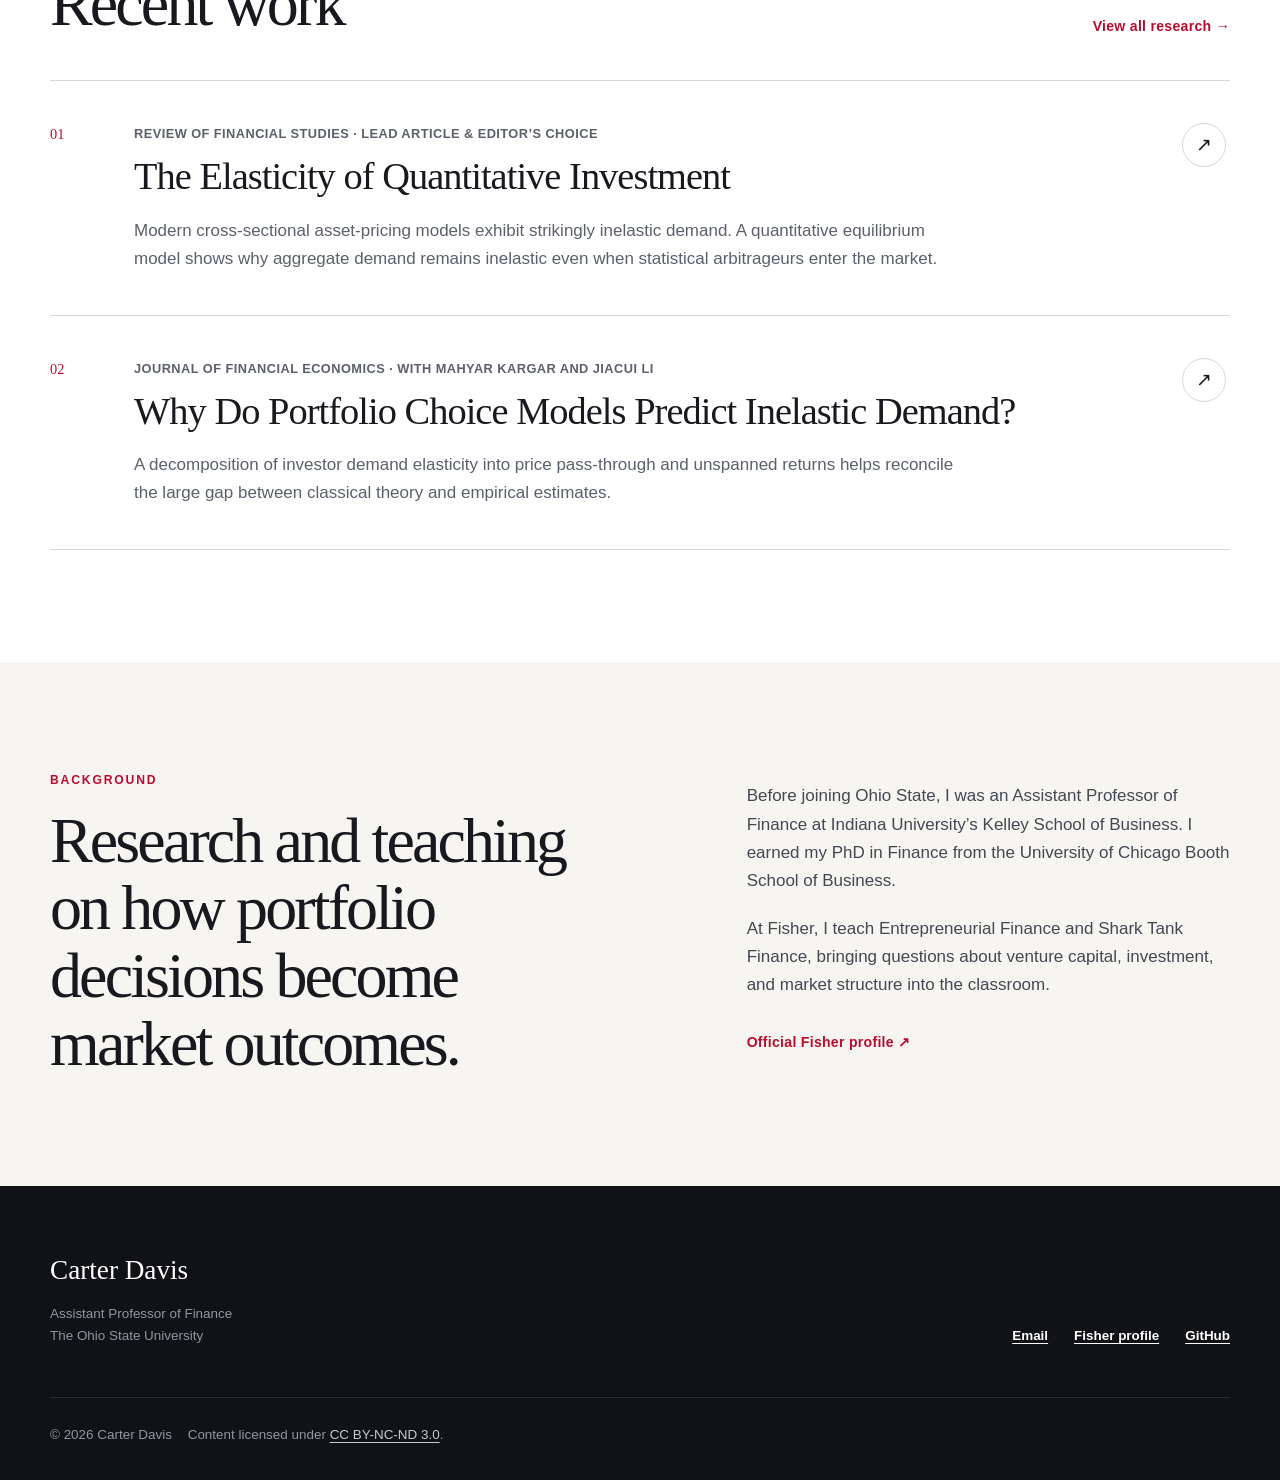
==== commit ac6ab187: "Refine research introduction" ====
--- a/index.html
+++ b/index.html
@@ -65,7 +65,7 @@
           <p class="eyebrow">Investor Demand · Quantitative Models · Asset Prices</p>
           <h1>Carter Davis</h1>
           <p class="hero-role">Assistant Professor of Finance<br><span>The Ohio State University</span></p>
-          <p class="hero-intro">I study how investors and quantitative models turn information into portfolio demand—and how that demand moves prices. My work traces a single chain from signals, to trades, to equilibrium outcomes.</p>
+          <p class="hero-intro">I study how investors, institutions, and algorithms shape asset prices. My research brings machine learning and artificial intelligence into demand-system asset pricing to measure how capital moves—and what those movements mean for markets.</p>
           <div class="button-row">
             <a class="button button-primary" href="research.html">Explore research <span aria-hidden="true">→</span></a>
             <a class="button button-secondary" href="assets/files/carter-davis-cv.pdf">Download CV</a>
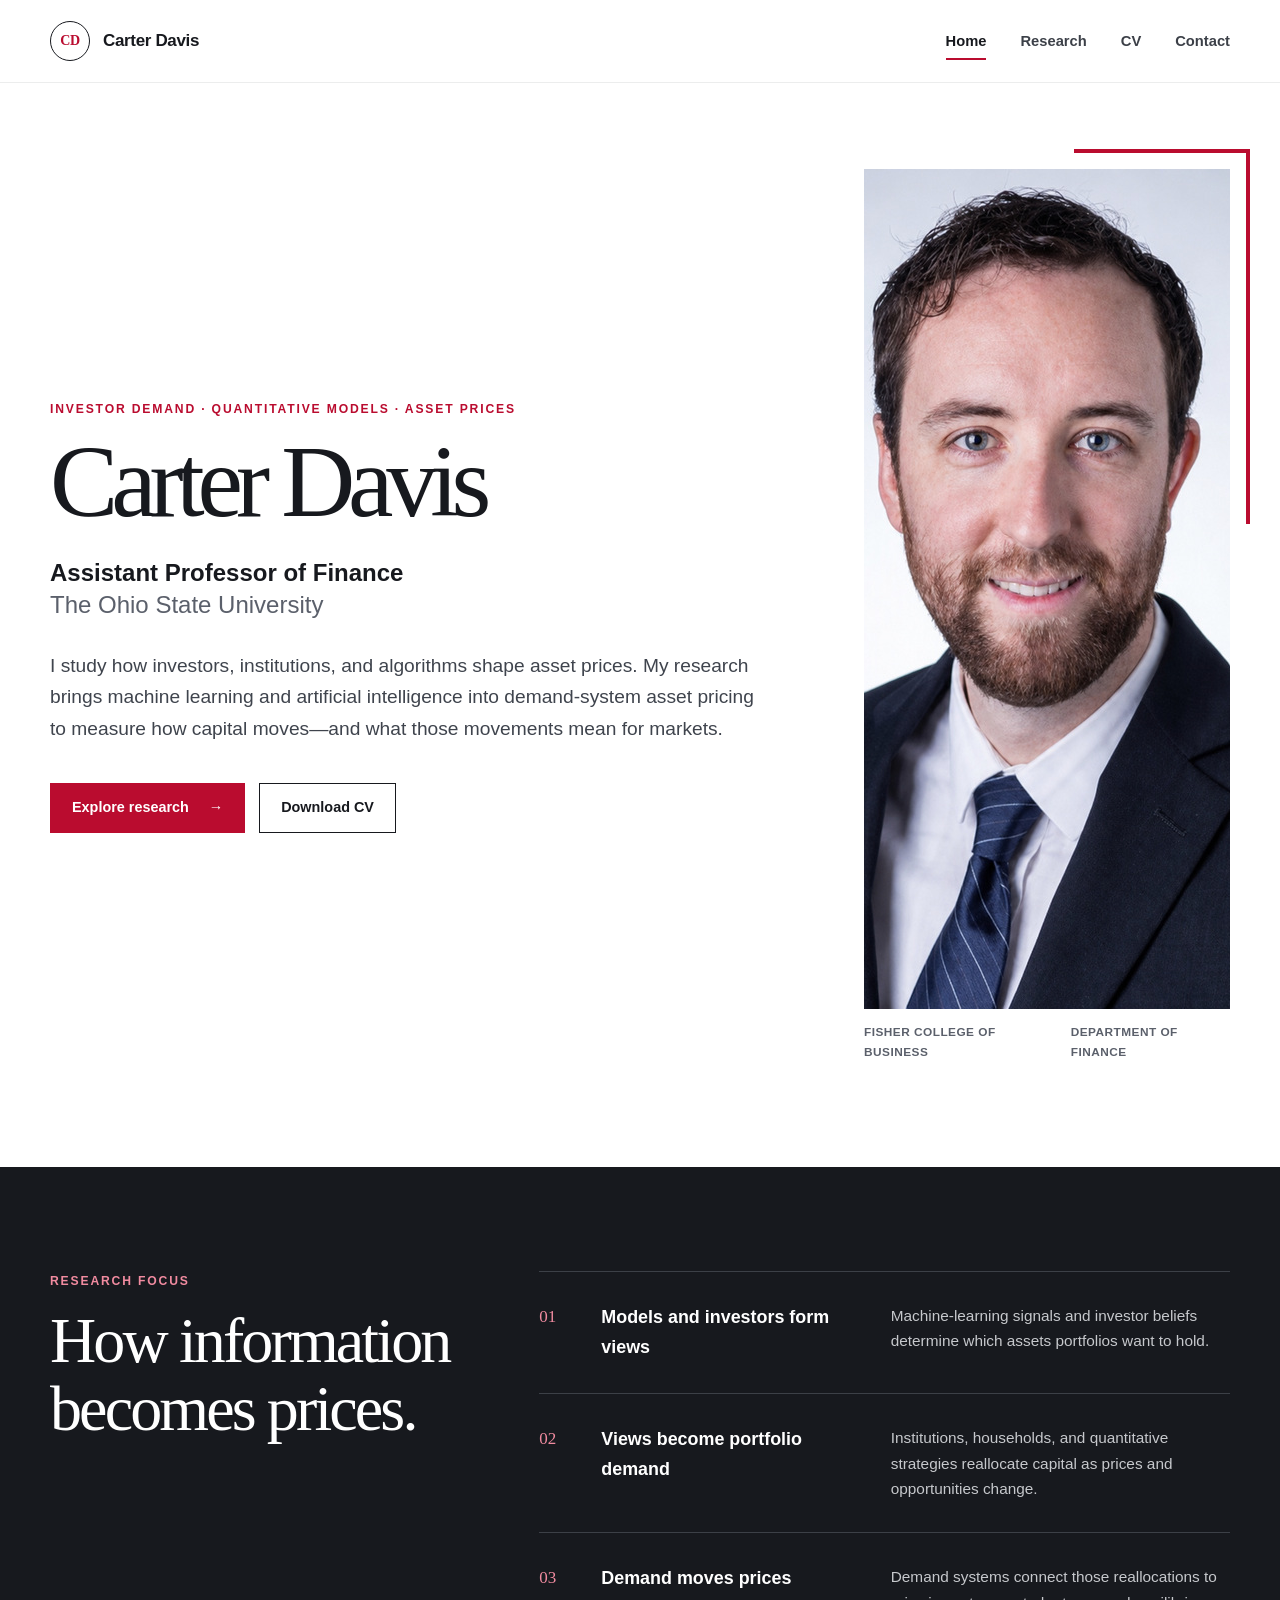
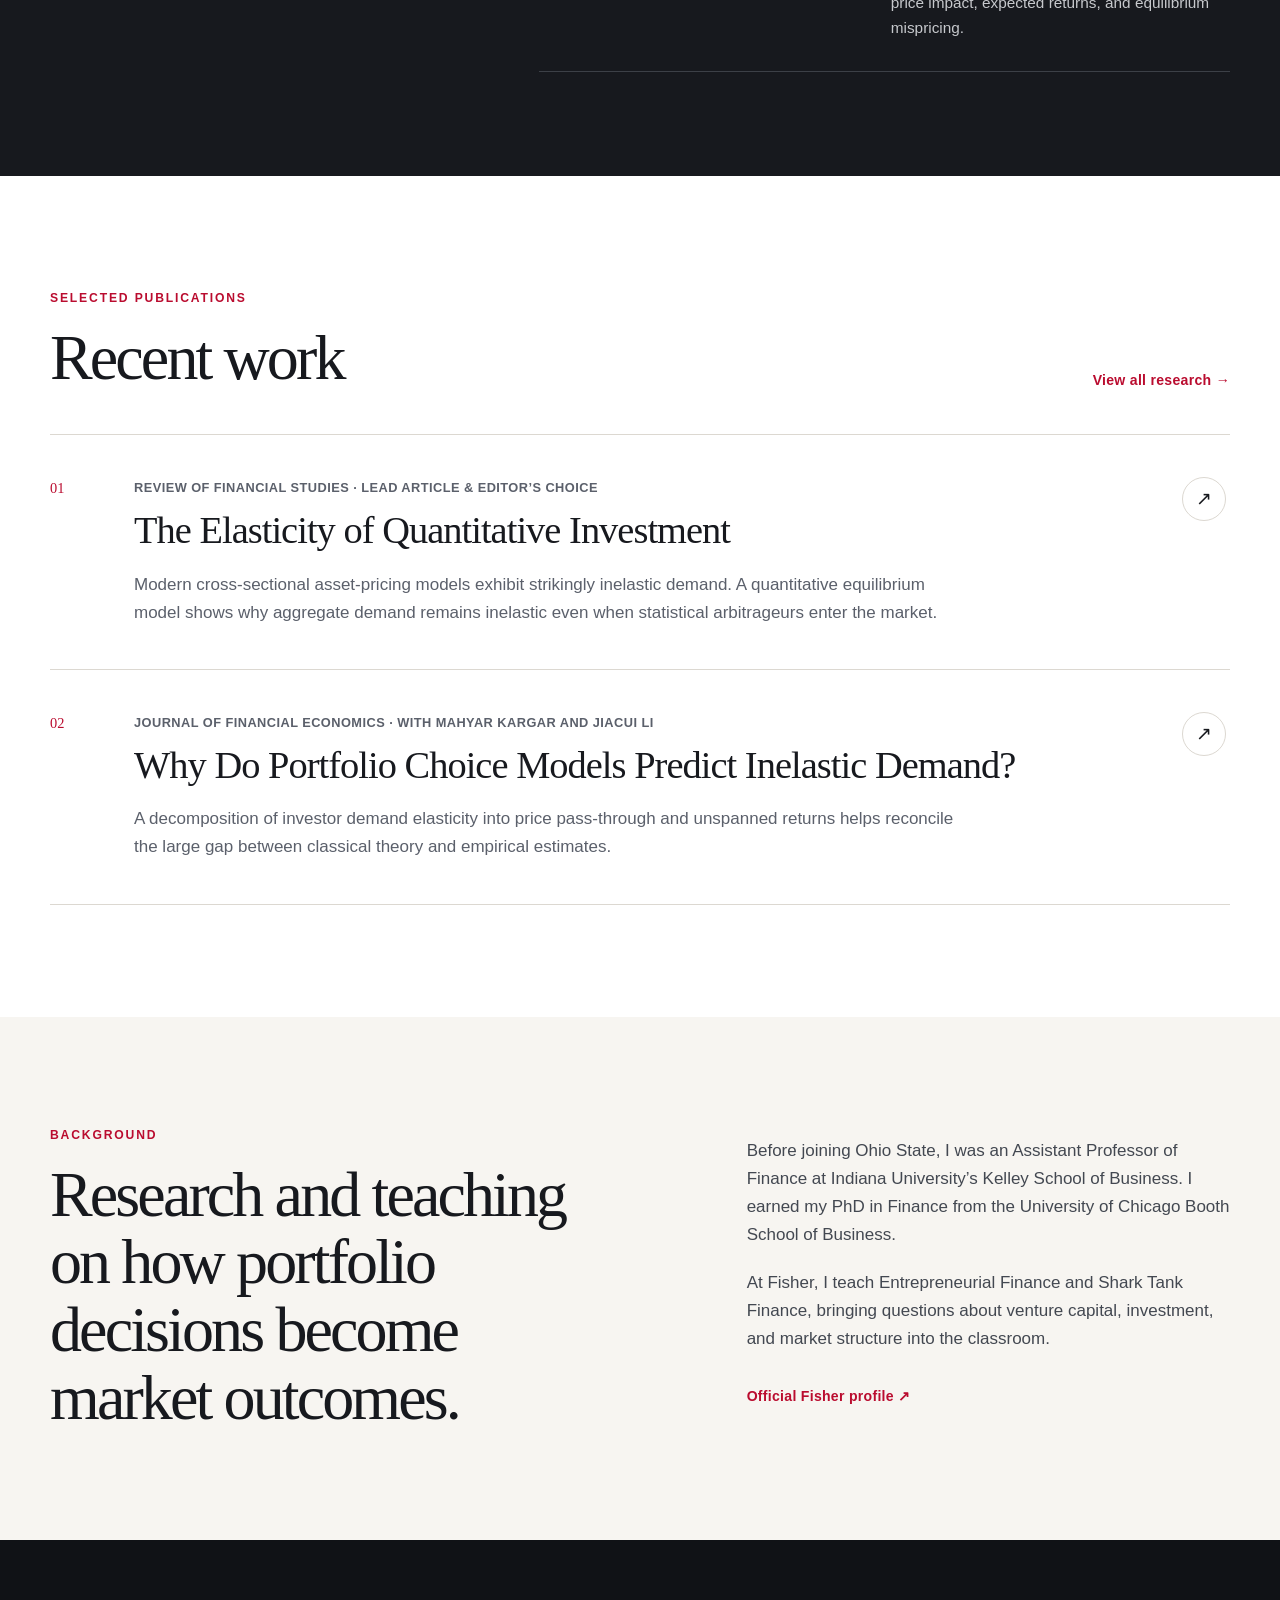
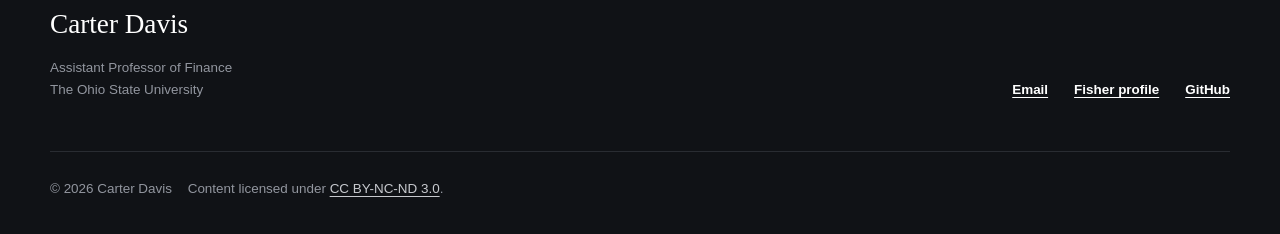
==== commit 40250be5: "Replace washed-out headshot" ====
--- a/index.html
+++ b/index.html
@@ -13,14 +13,14 @@
     <meta property="og:title" content="Carter Davis | Finance Professor & Researcher">
     <meta property="og:description" content="Research on how investors and quantitative models generate demand and move asset prices.">
     <meta property="og:url" content="https://carterkd.github.io/">
-    <meta property="og:image" content="https://carterkd.github.io/assets/images/carter-davis.jpg">
+    <meta property="og:image" content="https://carterkd.github.io/assets/images/carter-davis-corrected.jpg">
     <script type="application/ld+json">
       {
         "@context": "https://schema.org",
         "@type": "Person",
         "name": "Carter Davis",
         "url": "https://carterkd.github.io/",
-        "image": "https://carterkd.github.io/assets/images/carter-davis.jpg",
+        "image": "https://carterkd.github.io/assets/images/carter-davis-corrected.jpg",
         "jobTitle": "Assistant Professor of Finance",
         "affiliation": {
           "@type": "CollegeOrUniversity",
@@ -73,7 +73,7 @@
         </div>
         <figure class="portrait-wrap">
           <div class="portrait-accent" aria-hidden="true"></div>
-          <img class="portrait" src="assets/images/carter-davis.jpg" width="420" height="420" alt="Carter Davis">
+          <img class="portrait" src="assets/images/carter-davis-corrected.jpg" width="840" height="840" alt="Carter Davis">
           <figcaption>
             <span>Fisher College of Business</span>
             <span>Department of Finance</span>
--- a/styles.css
+++ b/styles.css
@@ -293,7 +293,6 @@
   width: 100%;
   aspect-ratio: 1;
   object-fit: cover;
-  filter: saturate(0.88) contrast(1.03);
 }
 
 .portrait-wrap figcaption {
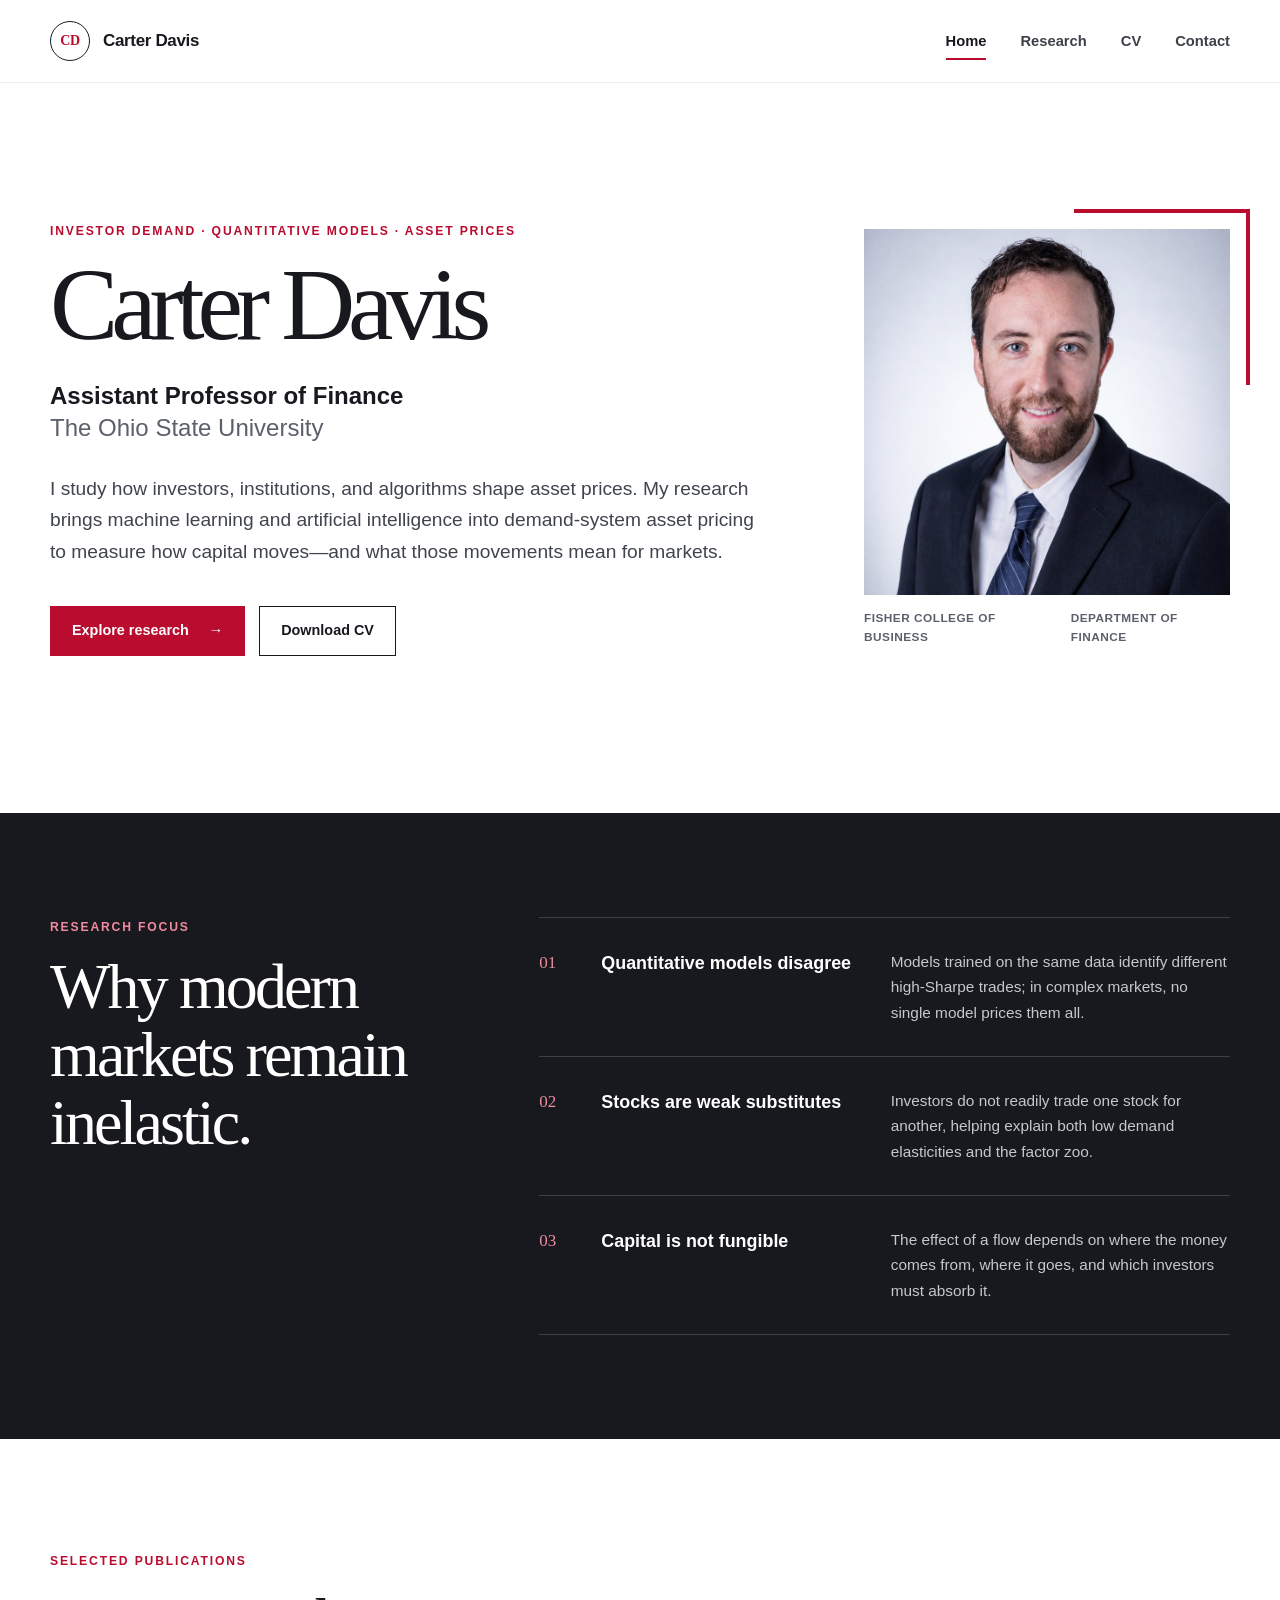
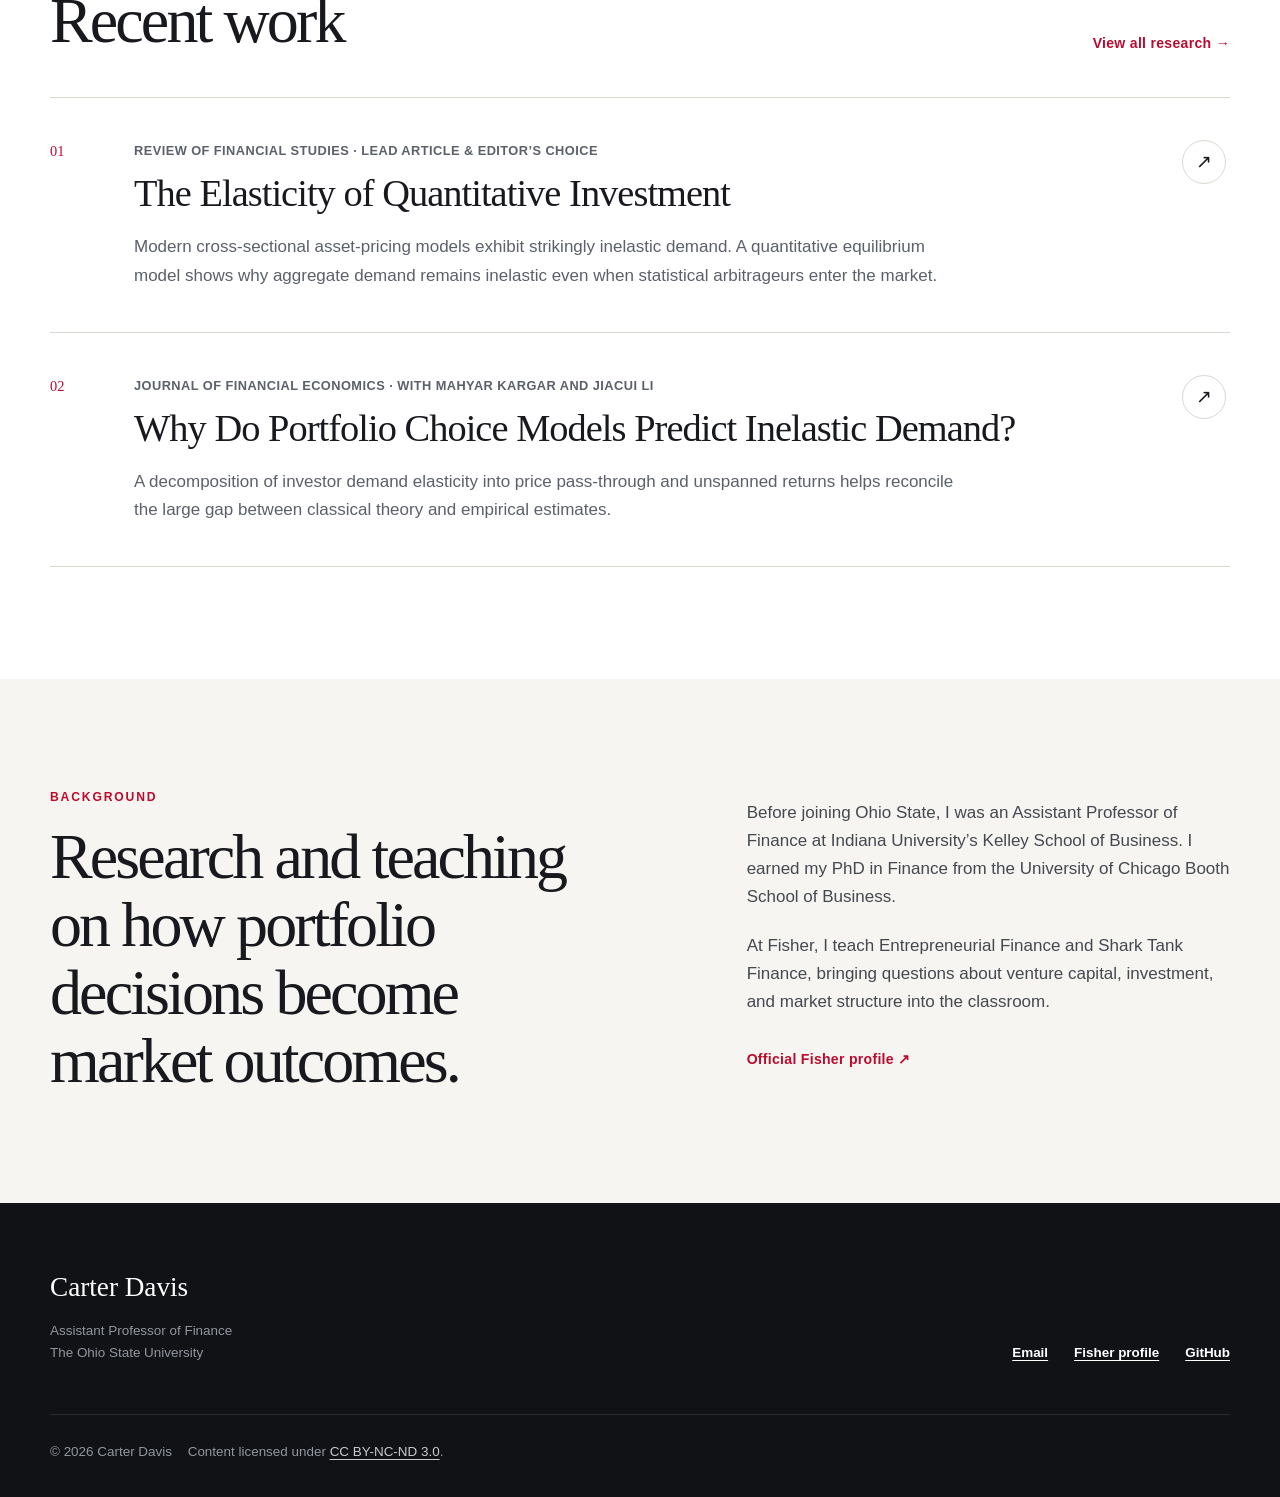
==== commit 131ed8b8: "Rewrite homepage research focus" ====
--- a/index.html
+++ b/index.html
@@ -85,23 +85,23 @@
         <div class="shell focus-grid">
           <div>
             <p class="section-kicker">Research focus</p>
-            <h2 id="focus-heading">How information becomes prices.</h2>
+            <h2 id="focus-heading">Why modern markets remain inelastic.</h2>
           </div>
           <div class="focus-list">
             <div class="focus-item">
               <span class="focus-number">01</span>
-              <h3>Models and investors form views</h3>
-              <p>Machine-learning signals and investor beliefs determine which assets portfolios want to hold.</p>
+              <h3>Quantitative models disagree</h3>
+              <p>Models trained on the same data identify different high-Sharpe trades; in complex markets, no single model prices them all.</p>
             </div>
             <div class="focus-item">
               <span class="focus-number">02</span>
-              <h3>Views become portfolio demand</h3>
-              <p>Institutions, households, and quantitative strategies reallocate capital as prices and opportunities change.</p>
+              <h3>Stocks are weak substitutes</h3>
+              <p>Investors do not readily trade one stock for another, helping explain both low demand elasticities and the factor zoo.</p>
             </div>
             <div class="focus-item">
               <span class="focus-number">03</span>
-              <h3>Demand moves prices</h3>
-              <p>Demand systems connect those reallocations to price impact, expected returns, and equilibrium mispricing.</p>
+              <h3>Capital is not fungible</h3>
+              <p>The effect of a flow depends on where the money comes from, where it goes, and which investors must absorb it.</p>
             </div>
           </div>
         </div>
--- a/styles.css
+++ b/styles.css
@@ -291,6 +291,7 @@
   position: relative;
   z-index: 1;
   width: 100%;
+  height: auto;
   aspect-ratio: 1;
   object-fit: cover;
 }
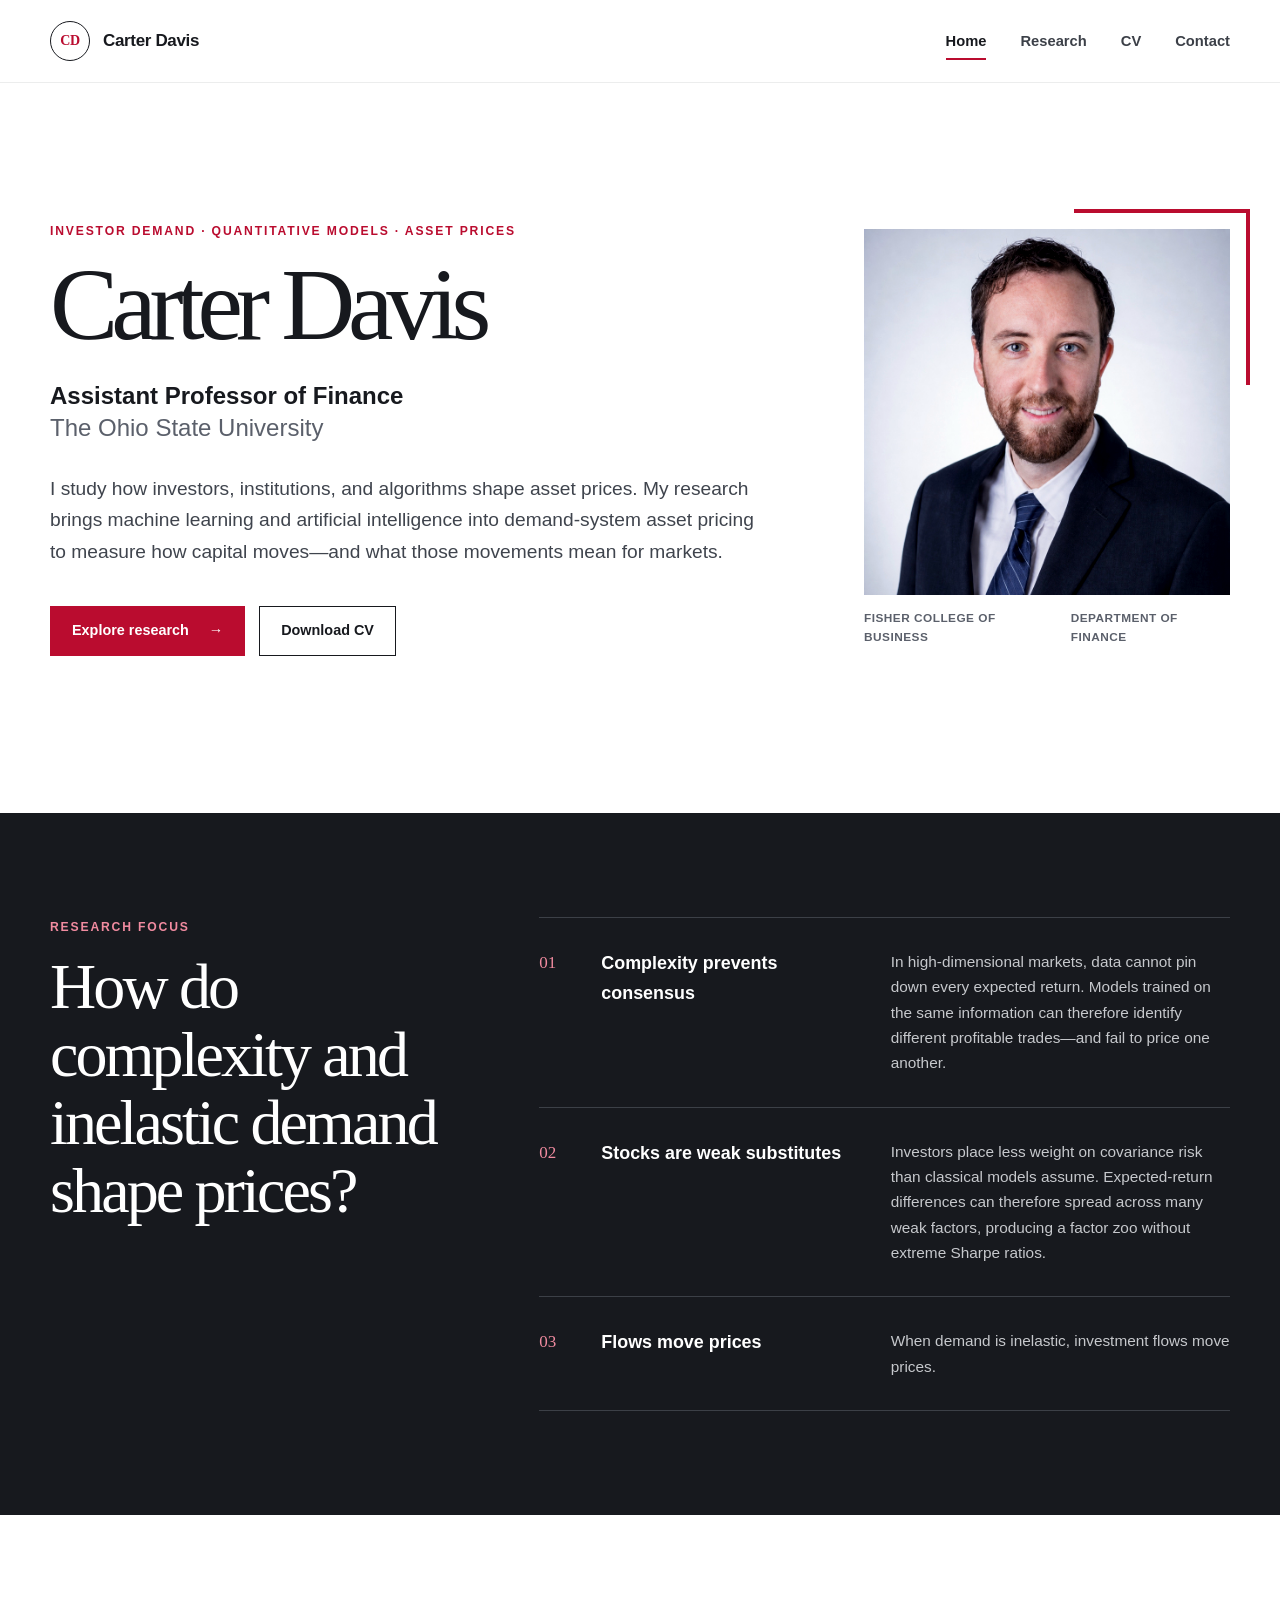
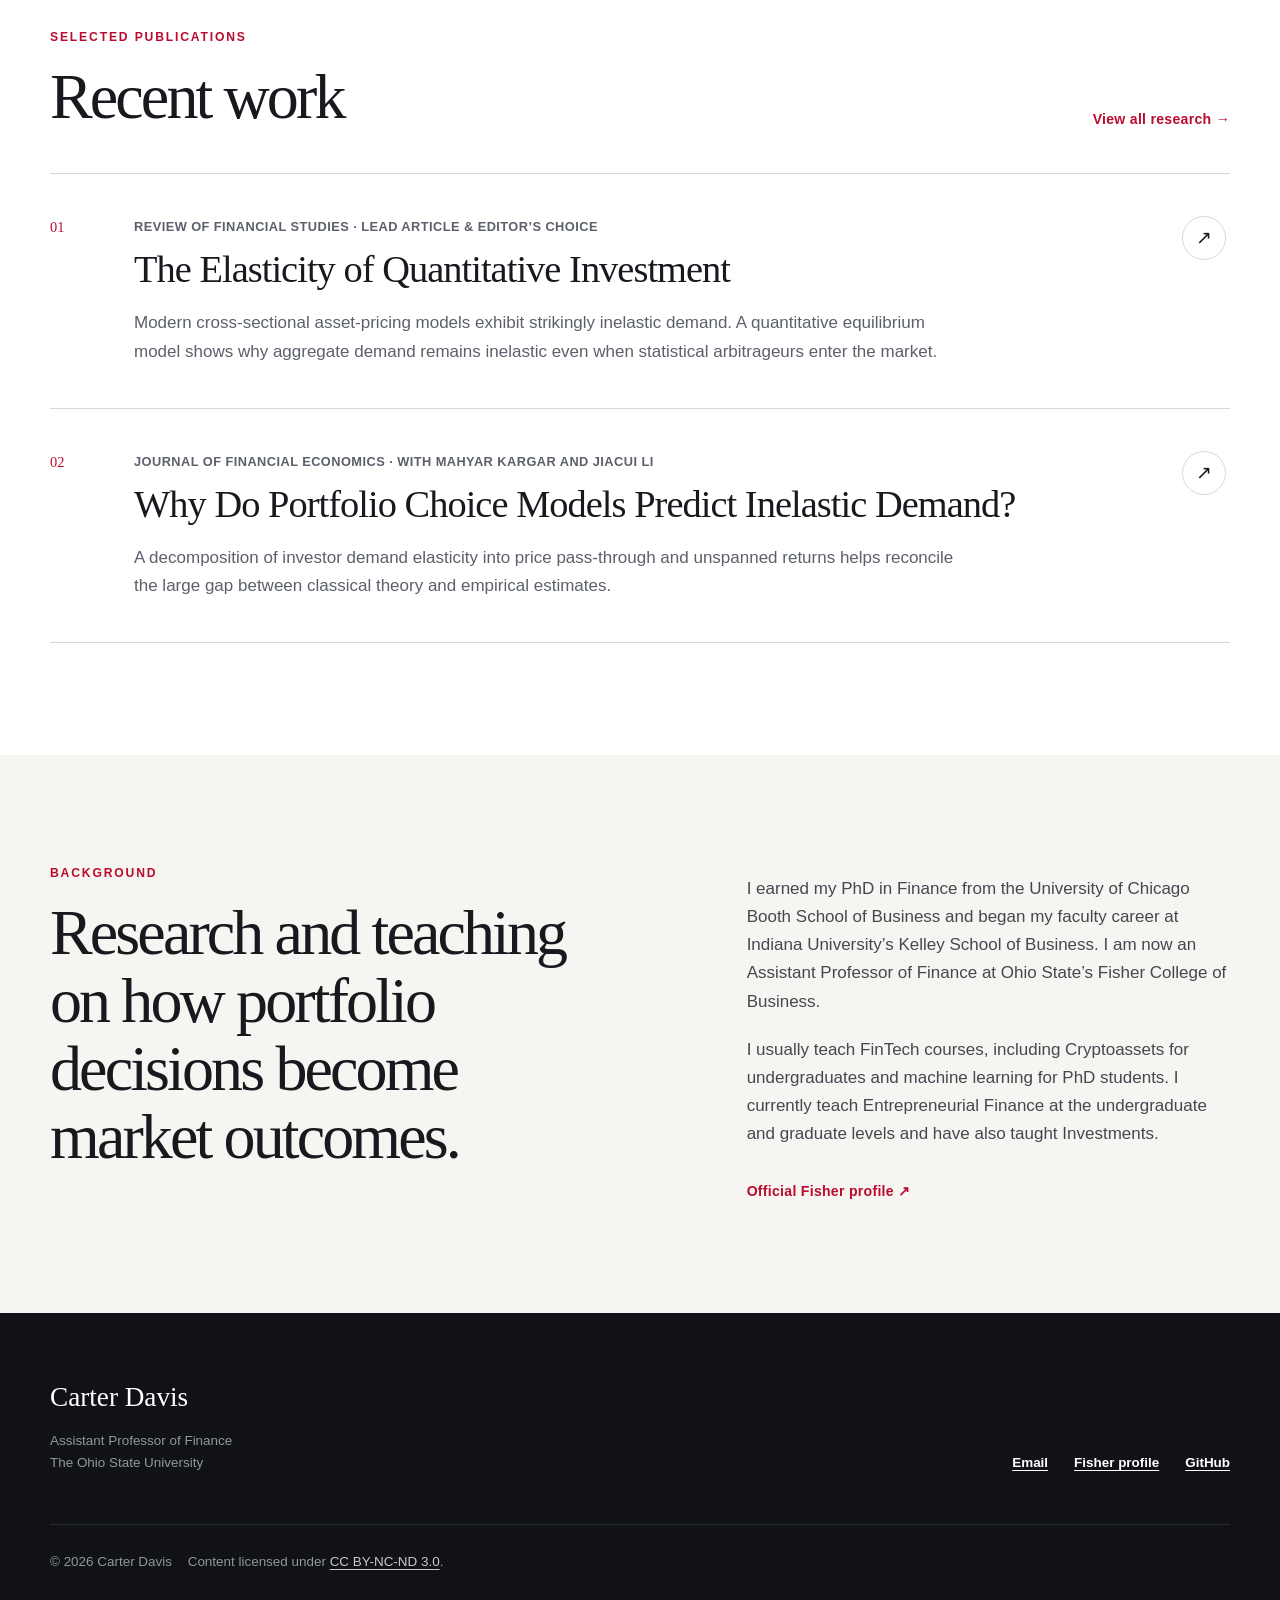
==== commit 2ca329f8: "Refine research focus and homepage biography" ====
--- a/index.html
+++ b/index.html
@@ -85,23 +85,23 @@
         <div class="shell focus-grid">
           <div>
             <p class="section-kicker">Research focus</p>
-            <h2 id="focus-heading">Why modern markets remain inelastic.</h2>
+            <h2 id="focus-heading">How do complexity and inelastic demand shape prices?</h2>
           </div>
           <div class="focus-list">
             <div class="focus-item">
               <span class="focus-number">01</span>
-              <h3>Quantitative models disagree</h3>
-              <p>Models trained on the same data identify different high-Sharpe trades; in complex markets, no single model prices them all.</p>
+              <h3>Complexity prevents consensus</h3>
+              <p>In high-dimensional markets, data cannot pin down every expected return. Models trained on the same information can therefore identify different profitable trades—and fail to price one another.</p>
             </div>
             <div class="focus-item">
               <span class="focus-number">02</span>
               <h3>Stocks are weak substitutes</h3>
-              <p>Investors do not readily trade one stock for another, helping explain both low demand elasticities and the factor zoo.</p>
+              <p>Investors place less weight on covariance risk than classical models assume. Expected-return differences can therefore spread across many weak factors, producing a factor zoo without extreme Sharpe ratios.</p>
             </div>
             <div class="focus-item">
               <span class="focus-number">03</span>
-              <h3>Capital is not fungible</h3>
-              <p>The effect of a flow depends on where the money comes from, where it goes, and which investors must absorb it.</p>
+              <h3>Flows move prices</h3>
+              <p>When demand is inelastic, investment flows move prices.</p>
             </div>
           </div>
         </div>
@@ -144,8 +144,8 @@
             <h2>Research and teaching on how portfolio decisions become market outcomes.</h2>
           </div>
           <div class="about-copy">
-            <p>Before joining Ohio State, I was an Assistant Professor of Finance at Indiana University’s Kelley School of Business. I earned my PhD in Finance from the University of Chicago Booth School of Business.</p>
-            <p>At Fisher, I teach Entrepreneurial Finance and Shark Tank Finance, bringing questions about venture capital, investment, and market structure into the classroom.</p>
+            <p>I earned my PhD in Finance from the University of Chicago Booth School of Business and began my faculty career at Indiana University’s Kelley School of Business. I am now an Assistant Professor of Finance at Ohio State’s Fisher College of Business.</p>
+            <p>I usually teach FinTech courses, including Cryptoassets for undergraduates and machine learning for PhD students. I currently teach Entrepreneurial Finance at the undergraduate and graduate levels and have also taught Investments.</p>
             <a class="text-link" href="https://fisher.osu.edu/people/davis.4983">Official Fisher profile <span aria-hidden="true">↗</span></a>
           </div>
         </div>
--- a/styles.css
+++ b/styles.css
@@ -293,6 +293,7 @@
   width: 100%;
   height: auto;
   aspect-ratio: 1;
+  filter: brightness(0.94) contrast(1.14) saturate(1.14) sepia(0.035);
   object-fit: cover;
 }
 
